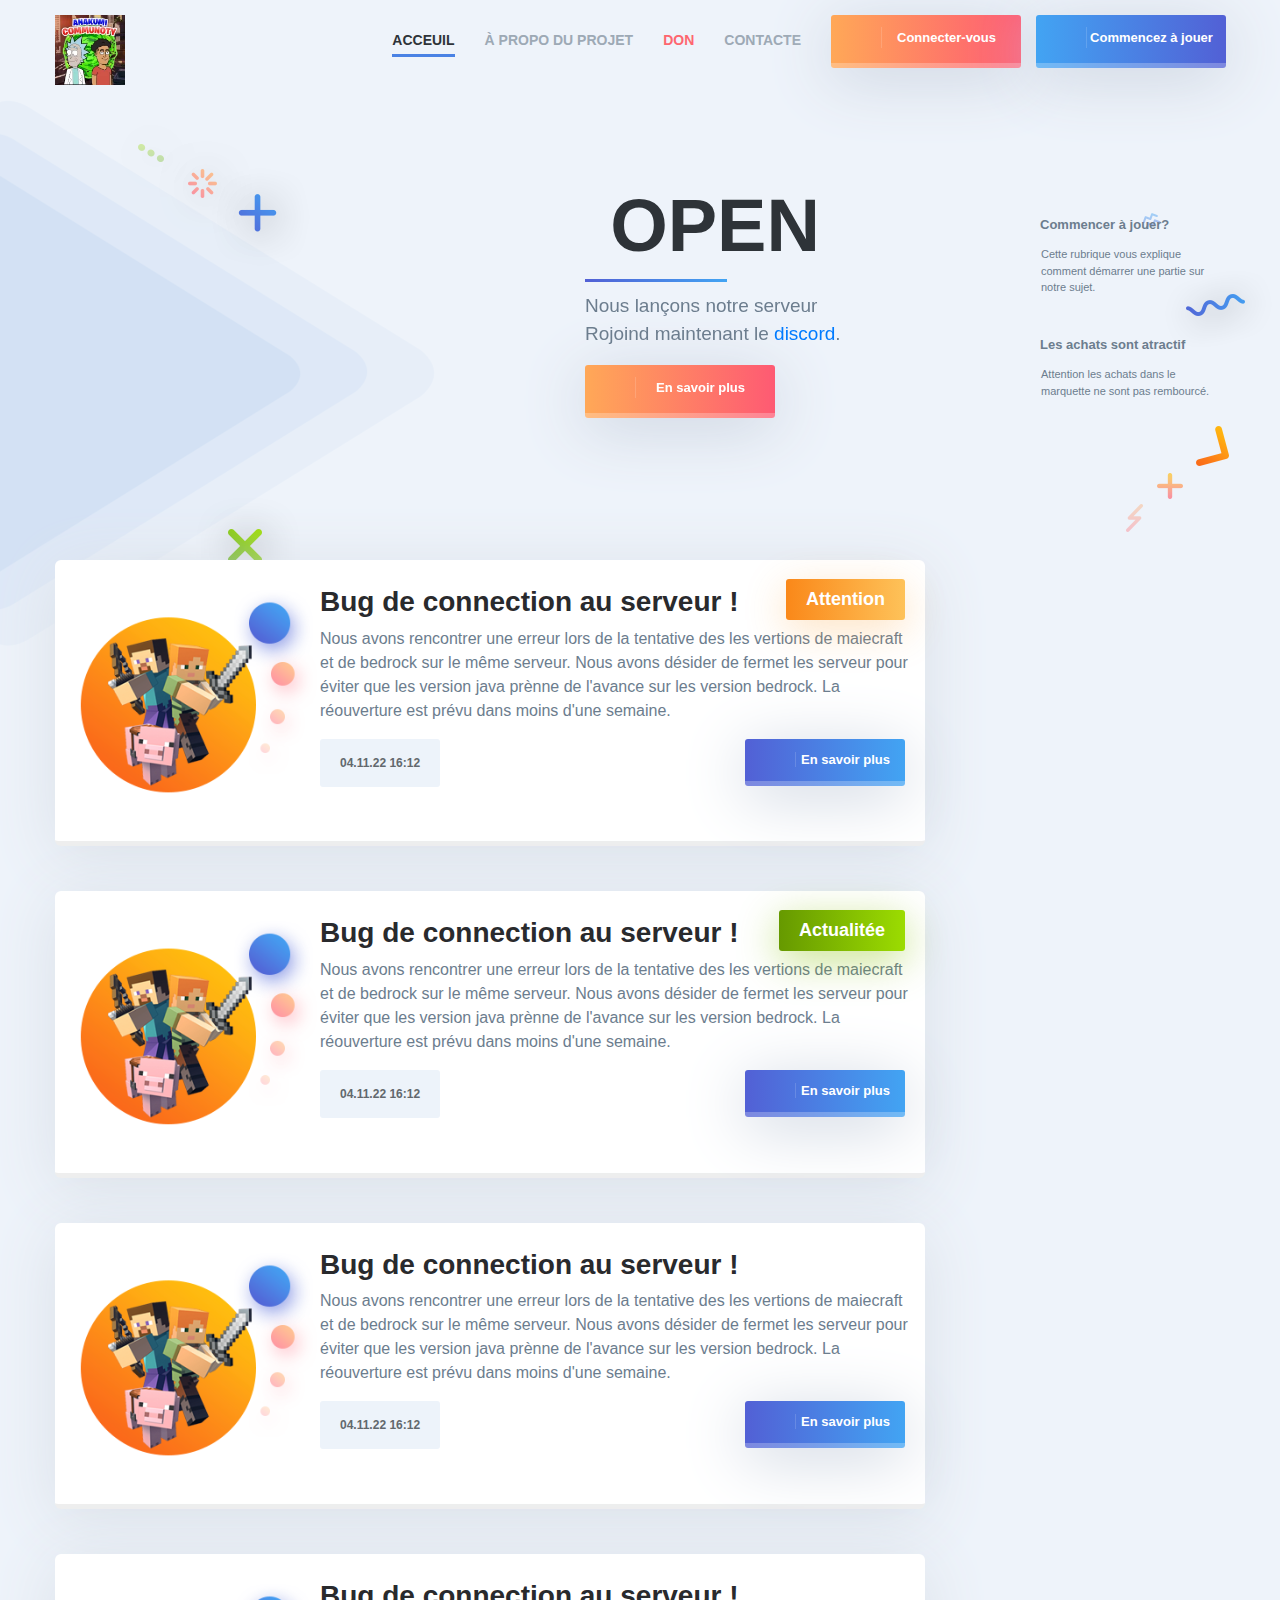
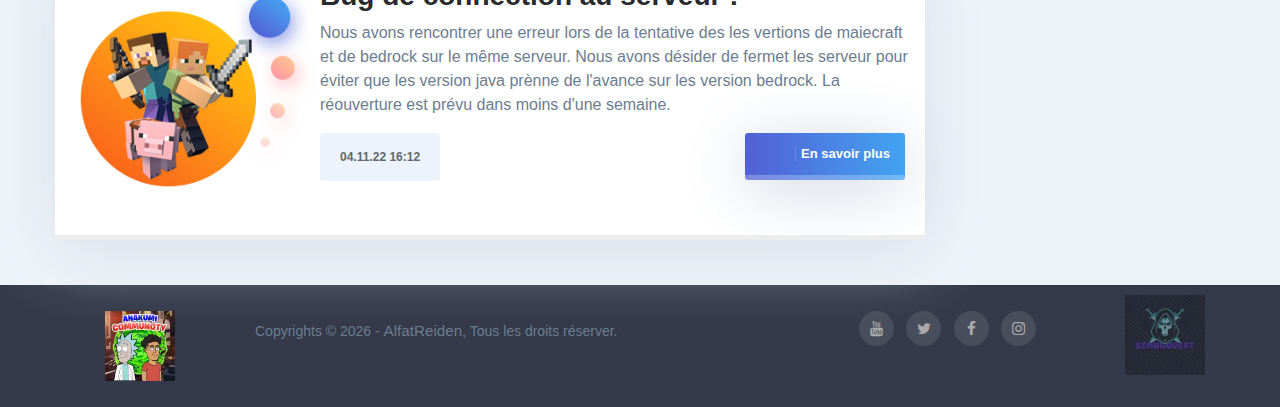
==== AnakumiWeb/index.html @ 5ef777cc "Add files via upload" ====
<!doctype html>
<html class="no-js" lang="fr">
   <head>
      <meta charset="utf-8">
      <meta http-equiv="x-ua-compatible" content="ie=edge">
      <title>Anakumi-Minecraft</title>
      <meta name="description" content="Site développer par AlfatReiden">
      <link rel="shortcut icon" href="./icons/favicon.ico" type="image/x-icon">
	  
      <link href="https://fonts.googleapis.com/css?family=Poppins:200,300,300i,400,500,600" rel="stylesheet">
      <link rel="stylesheet" href="./css/bootstrap.min.css">
      <link rel="stylesheet" href="./icons/icomoon.css">
      <link rel="stylesheet" href="./icons/fontawesome-all.min.css">
      <link rel="stylesheet" href="./css/plugins.css">
      <link rel="stylesheet" href="./css/main.css">
      <link rel="stylesheet" href="./css/style.css">
      <link rel="stylesheet" href="./dist/css/swiper.min.css">
   </head>
   <body>
      <!-- Page Content START -->
      <div class="page-content">
         <!-- Main Nav START -->
         <nav id="main-nav" class="main-nav fixed">
            <div class="container">
               <div class="row">
                  <div class="col-12">
                     <div class="nav-header d-flex justify-content-between align-items-center">
                        <a href="index.html" class="logo" title="LOGO">
                        <img class="logo-img" src="./img/logo.jpg" style="width: 70px; height: 70px;" alt="LOGO">
                        <img class="alt-logo-img" src="./img/logo-alt.png" alt="LOGO">
                        </a>
                     </div>
                     <div class="nav-wrap">
                        <ul id="nav" class="nav-wrap__list menu">
                           <li class="current"><a href="" title="home">Acceuil</a></li>
                           <li><a href="about.html" title="about">À propo du projet</a></li>
                           <li><a href="donate.html" title="don"><span class="red-fox">Don</span></a></li>
                           <li><a href="contacts.html" title="contacts">Contacte</a></li>
                        </ul>
                        <div class="riglt-floats-xs">
                           <a href="#" class="btn-login"><span class="ic-sx21"></span> Connecter-vous</a>
                           <a href="/how-start.html" class="btn-startgames"><span class="ic-sx22"></span> Commencez à jouer</a>
                        </div>
                     </div>
                  </div>
               </div>
            </div>
         </nav>
         <!-- Main Nav END -->
         <!-- Home Section START -->
         <section id="home-sec" class="main-banner parallax">
            <div class="bg-lefts"></div>
            <div class="container">
               <div class="row">
                  <div class="col-lg-9">
                     <!-- Swiper -->
                     <div class="swiper-container">
                        <div class="swiper-wrapper">
                           <div class="swiper-slide" data-hash="slide1">
                              <div class="col-md-6">
                                 <span class="img-ste1"></span>
                              </div>
                              <div class="col-md-6">
                                 <h3 class="name-intro">OPEN</h3>
                                 <span class="hr-intro"></span>
                                 <p class="docopation-intro">
                                    Nous lançons notre serveur <br>
                                    Rojoind maintenant le <a href="https://discord.gg/sbFmeVhdkv" target="_blank">discord</a>.
                                 </p>
                                 <a href="#" class="btn-drop"><span class="ic-sx22"></span> En savoir plus</a>
                              </div>
                           </div>
                           <div class="swiper-slide" data-hash="slide2">
                              <div class="col-md-6">
                                 <span class="img-ste1"></span>
                              </div>
                              <div class="col-md-6">
                                 <h3 class="name-intro">MODS</h3>
                                 <span class="hr-intro"></span>
                                 <p class="docopation-intro">
                                    Notre serveur comporte plus de 10 mods pour un maximum de plaisir
                                 </p>
                                 <a href="#" class="btn-drop"><span class="ic-sx22"></span> En savoir plus</a>
                              </div>
                           </div>
                           <div class="swiper-slide" data-hash="slide3">
                              <div class="col-md-6">
                                 <span class="img-ste1"></span>
                              </div>
                              <div class="col-md-6">
                                 <h3 class="name-intro">SHOPS</h3>
                                 <span class="hr-intro"></span>
                                 <p class="docopation-intro">
                                    Le shop du serveur vien d'ouvir avec des propos sur des artciles incroyables
                                 </p>
                                 <a href="#" class="btn-drop"><span class="ic-sx22"></span> En savoir plus</a>
                              </div>
                           </div>
                        </div>
                        <!-- Add Pagination -->
                        <div class="swiper-pagination"></div>
                        <!-- Add Arrows -->
                     </div>
                  </div>
                  <div class="col-lg-3">
                     <a href="./how-start.html" class="block-s1">
                        <p class="how-to-games">Commencer à jouer?</p>
                        <p class="desctops"> Cette rubrique vous explique comment démarrer une partie sur notre sujet.</p>
                     </a>
                     <a href="#" class="block-s1 p2">
                        <p class="how-to-games">Les achats sont atractif</p>
                        <p class="desctops"> Attention les achats dans le marquette ne sont pas rembourcé.</p>
                     </a>
                  </div>
               </div>
            </div>
         </section>
         <!-- Home Section END -->
         <div class="container">
            <div class="row">
               <div class="col-lg-9 col-md-9">
                  <div class="news-link">
                     <img class="poster" src="./img/post.png" />
                     <span class="hot-news">Attention</span>
                     <h3 class="news-log">Bug de connection au serveur !</h3>
                     <p class="description">
                        Nous avons rencontrer une erreur lors de la tentative des les vertions de maiecraft et de bedrock sur le même serveur.
                        Nous avons désider de fermet les serveur pour éviter que les version java prènne de l'avance sur les version bedrock.
                        La réouverture est prévu dans moins d'une semaine.
                     </p>
                     <a href="#" class="btn-view"><span class="ic-sx24"></span> En savoir plus</a>
                     <span class="time-data">04.11.22 16:12</span>
                  </div>
                  <div class="news-link">
                     <img class="poster" src="./img/post.png" />
                     <span class="new-news">Actualitée</span>
                     <h3 class="news-log">Bug de connection au serveur !</h3>
                     <p class="description">
                        Nous avons rencontrer une erreur lors de la tentative des les vertions de maiecraft et de bedrock sur le même serveur.
                        Nous avons désider de fermet les serveur pour éviter que les version java prènne de l'avance sur les version bedrock.
                        La réouverture est prévu dans moins d'une semaine.
                     </p>
                     <a href="#" class="btn-view"><span class="ic-sx24"></span> En savoir plus</a>
                     <span class="time-data">04.11.22 16:12</span>
                  </div>
                  <div class="news-link">
                     <img class="poster" src="./img/post.png" />
                     <h3 class="news-log">Bug de connection au serveur !</h3>
                     <p class="description">
                        Nous avons rencontrer une erreur lors de la tentative des les vertions de maiecraft et de bedrock sur le même serveur.
                        Nous avons désider de fermet les serveur pour éviter que les version java prènne de l'avance sur les version bedrock.
                        La réouverture est prévu dans moins d'une semaine.
                     </p>
                     <a href="#" class="btn-view"><span class="ic-sx24"></span> En savoir plus</a>
                     <span class="time-data">04.11.22 16:12</span>
                  </div>
                  <div class="news-link">
                     <img class="poster" src="./img/post.png" />
                     <h3 class="news-log">Bug de connection au serveur !</h3>
                     <p class="description">
                        Nous avons rencontrer une erreur lors de la tentative des les vertions de maiecraft et de bedrock sur le même serveur.
                        Nous avons désider de fermet les serveur pour éviter que les version java prènne de l'avance sur les version bedrock.
                        La réouverture est prévu dans moins d'une semaine.
                     </p>
                     <a href="#" class="btn-view"><span class="ic-sx24"></span> En savoir plus</a>
                     <span class="time-data">04.11.22 16:12</span>
                  </div>
               </div>
            </div>
         </div>
         <!-- Footer START -->
         <footer class="section site-footer bg-dark">
            <div class="container">
               <div class="row">
                  <div class="col-lg-2 col-md-2">
                     <img class="logo-img my-3" src="./img/logo.jpg" style="width: 70px; height: 70px;" alt="LOGO">
                  </div>
                  <div class="col-lg-6 col-md-6 text-center">
                     <p class="footer-text">Copyrights &copy; <script>document.write(new Date().getFullYear())</script> - <a>AlfatReiden</a>,  Tous les droits réserver.</p>
                  </div>
                  <div class="col-md-4">
                     <ul class="ft-nav social-nav my-3">
                        <li class="mx-1"><a href="javascript:void(0);" title="youtube"><i class="fa fa-youtube"></i></a></li>
                        <li class="mx-1"><a href="javascript:void(0);" title="twitter"><i class="fa fa-twitter"></i></a></li>
                        <li class="mx-1"><a href="javascript:void(0);" title="facebook"><i class="fa fa-facebook"></i></a></li>
                        <li class="mx-1"><a href="javascript:void(0);" title="instagram"><i class="fa fa-instagram"></i></a></li>
                     </ul>
                     <a href="http://simulquest.epizy.com/">
                        <span class="corp-design"></span>
                     </a>
                  </div>
               </div>
            </div>
         </footer>
         <!-- Footer END -->
      </div>
      <!-- Page Content END -->	
      <script src="./dist./js/swiper.min.js"></script>
      <!-- Initialize Swiper -->
      <script>
         var swiper = new Swiper('.swiper-container', {
           spaceBetween: 30,
           hashNavigation: {
             watchState: true,
           },
           pagination: {
             el: '.swiper-pagination',
             clickable: true,
           },
           navigation: {
             nextEl: '.swiper-button-next',
             prevEl: '.swiper-button-prev',
           },
         });
      </script>
      <script src="./js/jquery.min.js"></script>
      <script src="./js/circle-progress.js"></script>
      <script src="./js/examples.js"></script>
      <script src="./js/vendor/modernizr-3.5.0.min.js"></script>
      <script src="./js/vendor/jquery-3.2.1.min.js"></script>
      <script src="./js/plugins.js"></script>
      <script src="./js/main.js"></script>
   </body>
</html>
---- AnakumiWeb/icons/icomoon.css ----
@font-face {
  font-family: 'icomoon';
  src:  url('icomoon.eot?2k3gkp');
  src:  url('icomoon.eot?2k3gkp#iefix') format('embedded-opentype'),
    url('icomoon.ttf?2k3gkp') format('truetype'),
    url('icomoon.woff?2k3gkp') format('woff'),
    url('icomoon.svg?2k3gkp#icomoon') format('svg');
  font-weight: normal;
  font-style: normal;
}

[class^="icon-"], [class*=" icon-"] {
  /* use !important to prevent issues with browser extensions that change fonts */
  font-family: 'icomoon' !important;
  speak: none;
  font-style: normal;
  font-weight: normal;
  font-variant: normal;
  text-transform: none;
  line-height: 1;

  /* Better Font Rendering =========== */
  -webkit-font-smoothing: antialiased;
  -moz-osx-font-smoothing: grayscale;
}

.icon-aboutme:before {
  content: "\ea0a";
  color: #00a98f;
}
.icon-acm:before {
  content: "\ea0b";
  color: #0085ca;
}
.icon-addthis:before {
  content: "\ea0c";
  color: #ff6550;
}
.icon-adobe:before {
  content: "\ea0d";
  color: #f00;
}
.icon-adobeacrobatreader:before {
  content: "\ea0e";
  color: #ee3f24;
}
.icon-adobeaftereffects:before {
  content: "\ea0f";
  color: #d291ff;
}
.icon-adobedreamweaver:before {
  content: "\ea10";
  color: #35fa00;
}
.icon-adobeillustrator:before {
  content: "\ea11";
  color: #ff7c00;
}
.icon-adobeindesign:before {
  content: "\ea12";
  color: #fd3f93;
}
.icon-adobelightroom:before {
  content: "\ea13";
  color: #add5ec;
}
.icon-adobephotoshop:before {
  content: "\ea14";
  color: #00c8ff;
}
.icon-adobetypekit:before {
  content: "\ea15";
  color: #87ec00;
}
.icon-airbnb:before {
  content: "\ea16";
  color: #ff5a5f;
}
.icon-amazon:before {
  content: "\ea17";
  color: #f90;
}
.icon-americanexpress:before {
  content: "\ea18";
  color: #2e77bc;
}
.icon-android:before {
  content: "\ea19";
  color: #a4c639;
}
.icon-angellist:before {
  content: "\ea1a";
}
.icon-angular:before {
  content: "\ea1b";
  color: #dd0031;
}
.icon-apple:before {
  content: "\ea1c";
  color: #999;
}
.icon-applemusic:before {
  content: "\ea1d";
}
.icon-archlinux:before {
  content: "\ea1e";
  color: #1793d1;
}
.icon-artstation:before {
  content: "\ea1f";
  color: #13aff0;
}
.icon-asana:before {
  content: "\ea20";
}
.icon-atlassian:before {
  content: "\ea21";
  color: #0052cc;
}
.icon-atom:before {
  content: "\ea22";
  color: #66595c;
}
.icon-aurelia:before {
  content: "\ea23";
  color: #ed2b88;
}
.icon-auth0:before {
  content: "\ea24";
  color: #eb5424;
}
.icon-automatic:before {
  content: "\ea25";
  color: #7d8084;
}
.icon-aventrix:before {
  content: "\ea26";
  color: #09d;
}
.icon-baidu:before {
  content: "\ea27";
  color: #2319dc;
}
.icon-bandcamp:before {
  content: "\ea28";
  color: #408294;
}
.icon-basecamp:before {
  content: "\ea29";
  color: #5ecc62;
}
.icon-bathasu:before {
  content: "\ea2a";
  color: #00a3e0;
}
.icon-behance:before {
  content: "\ea2b";
  color: #1769ff;
}
.icon-bigcartel:before {
  content: "\ea2c";
}
.icon-bing:before {
  content: "\ea2d";
  color: #008373;
}
.icon-bitbucket:before {
  content: "\ea2e";
  color: #0052cc;
}
.icon-bitcoin:before {
  content: "\ea2f";
  color: #f7931a;
}
.icon-bitly:before {
  content: "\ea30";
  color: #ee6123;
}
.icon-blender:before {
  content: "\ea31";
  color: #f5792a;
}
.icon-blogger:before {
  content: "\ea32";
  color: #ff5722;
}
.icon-bootstrap:before {
  content: "\ea33";
  color: #563d7c;
}
.icon-bower:before {
  content: "\ea34";
  color: #ef5734;
}
.icon-brandai:before {
  content: "\ea35";
  color: #0aa0ff;
}
.icon-buffer:before {
  content: "\ea36";
  color: #168eea;
}
.icon-buzzfeed:before {
  content: "\ea37";
  color: #e32;
}
.icon-cakephp:before {
  content: "\ea38";
  color: #d33c43;
}
.icon-campaignmonitor:before {
  content: "\ea39";
  color: #509cf6;
}
.icon-circleci:before {
  content: "\ea3a";
}
.icon-cloudflare:before {
  content: "\ea3b";
  color: #f38020;
}
.icon-codecademy:before {
  content: "\ea3c";
  color: #1f4056;
}
.icon-codeforces:before {
  content: "\ea3d";
  color: #1f8acb;
}
.icon-codeigniter:before {
  content: "\ea3e";
  color: #ee4623;
}
.icon-codepen2:before {
  content: "\ea3f";
}
.icon-coderwall:before {
  content: "\ea40";
  color: #3e8dcc;
}
.icon-codeschool:before {
  content: "\ea41";
  color: #4cadc0;
}
.icon-codewars:before {
  content: "\ea42";
  color: #ad2c27;
}
.icon-codio:before {
  content: "\ea43";
  color: #4574e0;
}
.icon-compropago:before {
  content: "\ea44";
  color: #00aaef;
}
.icon-conekta:before {
  content: "\ea45";
  color: #414959;
}
.icon-coop:before {
  content: "\ea46";
  color: #00b1e7;
}
.icon-coursera:before {
  content: "\ea47";
  color: #2a73cc;
}
.icon-css3:before {
  content: "\ea48";
  color: #1572b6;
}
.icon-csswizardry:before {
  content: "\ea49";
  color: #f43059;
}
.icon-dailymotion:before {
  content: "\ea4a";
  color: #0066dc;
}
.icon-deezer:before {
  content: "\ea4b";
  color: #00c7f2;
}
.icon-delicious:before {
  content: "\ea4c";
  color: #39f;
}
.icon-designernews:before {
  content: "\ea4d";
  color: #2d72d9;
}
.icon-deviantart:before {
  content: "\ea4e";
  color: #05cc47;
}
.icon-devto:before {
  content: "\ea4f";
}
.icon-diaspora:before {
  content: "\ea50";
}
.icon-digg:before {
  content: "\ea51";
}
.icon-digitalocean:before {
  content: "\ea52";
  color: #0080ff;
}
.icon-discord:before {
  content: "\ea53";
  color: #7289da;
}
.icon-discourse:before {
  content: "\ea54";
}
.icon-discover:before {
  content: "\ea55";
  color: #ff6000;
}
.icon-disqus:before {
  content: "\ea56";
  color: #2e9fff;
}
.icon-disroot:before {
  content: "\ea57";
  color: #50162d;
}
.icon-django:before {
  content: "\ea58";
}
.icon-docker:before {
  content: "\ea59";
  color: #1488c6;
}
.icon-draugiemlv:before {
  content: "\ea5a";
  color: #f60;
}
.icon-dribbble2:before {
  content: "\ea5b";
  color: #ea4c89;
}
.icon-dropbox:before {
  content: "\ea5c";
  color: #0061ff;
}
.icon-drupal:before {
  content: "\ea5d";
  color: #0678be;
}
.icon-ebay:before {
  content: "\ea5e";
  color: #e53238;
}
.icon-ello:before {
  content: "\ea5f";
}
.icon-empirekred:before {
  content: "\ea60";
  color: #72be50;
}
.icon-ethereum:before {
  content: "\ea61";
}
.icon-etsy:before {
  content: "\ea62";
  color: #f16521;
}
.icon-eventbrite:before {
  content: "\ea63";
  color: #f6682f;
}
.icon-eventstore:before {
  content: "\ea64";
  color: #5ab552;
}
.icon-evernote:before {
  content: "\ea65";
  color: #2dbe60;
}
.icon-everplaces:before {
  content: "\ea66";
  color: #fa4b32;
}
.icon-facebook3:before {
  content: "\ea67";
  color: #3b5998;
}
.icon-fandango:before {
  content: "\ea68";
  color: #ff7300;
}
.icon-feathub:before {
  content: "\ea69";
  color: #9b9b9b;
}
.icon-feedly:before {
  content: "\ea6a";
  color: #2bb24c;
}
.icon-firebase:before {
  content: "\ea6b";
  color: #ffca28;
}
.icon-fitbit:before {
  content: "\ea6c";
  color: #00b0b9;
}
.icon-flickr:before {
  content: "\ea6d";
  color: #0063dc;
}
.icon-flipboard:before {
  content: "\ea6e";
  color: #e12828;
}
.icon-fnac:before {
  content: "\ea6f";
  color: #e1a925;
}
.icon-foursquare:before {
  content: "\ea70";
  color: #f94877;
}
.icon-freecodecamp:before {
  content: "\ea71";
  color: #006400;
}
.icon-garmin:before {
  content: "\ea72";
  color: #007cc3;
}
.icon-gatsby:before {
  content: "\ea73";
  color: #639;
}
.icon-gauges:before {
  content: "\ea74";
  color: #2fa66a;
}
.icon-geeklist:before {
  content: "\ea75";
  color: #8cc63f;
}
.icon-geocaching:before {
  content: "\ea76";
  color: #00874d;
}
.icon-gerrit:before {
  content: "\ea77";
  color: #eee;
}
.icon-ghost:before {
  content: "\ea78";
  color: #718087;
}
.icon-git:before {
  content: "\ea79";
  color: #f05032;
}
.icon-github2:before {
  content: "\ea7a";
}
.icon-gitlab2:before {
  content: "\ea7b";
  color: #e24329;
}
.icon-gitter:before {
  content: "\ea7c";
  color: #ff0064;
}
.icon-glassdoor:before {
  content: "\ea7d";
  color: #0caa41;
}
.icon-gmail:before {
  content: "\ea7e";
  color: #d14836;
}
.icon-gnu:before {
  content: "\ea7f";
  color: #a42e2b;
}
.icon-gnusocial:before {
  content: "\ea80";
  color: #a22430;
}
.icon-goldenline:before {
  content: "\ea81";
  color: #fbbf00;
}
.icon-goodreads:before {
  content: "\ea82";
  color: #630;
}
.icon-google:before {
  content: "\ea83";
  color: #4285f4;
}
.icon-googleallo:before {
  content: "\ea84";
  color: #ecb842;
}
.icon-googleanalytics:before {
  content: "\ea85";
  color: #ffc107;
}
.icon-googlechrome:before {
  content: "\ea86";
  color: #4285f4;
}
.icon-googledrive:before {
  content: "\ea87";
  color: #4386fc;
}
.icon-googlehangouts:before {
  content: "\ea88";
  color: #0c9d58;
}
.icon-googlekeep:before {
  content: "\ea89";
  color: #fb0;
}
.icon-googleplay:before {
  content: "\ea8a";
  color: #607d8b;
}
.icon-googleplus2:before {
  content: "\ea8b";
  color: #dc4e41;
}
.icon-govuk:before {
  content: "\ea8c";
  color: #005ea5;
}
.icon-graphcool:before {
  content: "\ea8d";
  color: #27ae60;
}
.icon-graphql:before {
  content: "\ea8e";
  color: #e10098;
}
.icon-gratipay:before {
  content: "\ea8f";
  color: #630;
}
.icon-grav:before {
  content: "\ea90";
}
.icon-gravatar:before {
  content: "\ea91";
  color: #1e8cbe;
}
.icon-gulp:before {
  content: "\ea92";
  color: #da4648;
}
.icon-gumroad:before {
  content: "\ea93";
  color: #36a9ae;
}
.icon-gumtree:before {
  content: "\ea94";
  color: #72ef36;
}
.icon-hackerrank:before {
  content: "\ea95";
  color: #2ec866;
}
.icon-hackster:before {
  content: "\ea96";
  color: #1bacf7;
}
.icon-haskell:before {
  content: "\ea97";
  color: #5d4f85;
}
.icon-hatenabookmark:before {
  content: "\ea98";
  color: #00a4de;
}
.icon-heroku:before {
  content: "\ea99";
  color: #430098;
}
.icon-hexo:before {
  content: "\ea9a";
  color: #0e83cd;
}
.icon-highly:before {
  content: "\ea9b";
  color: #ff3c00;
}
.icon-hipchat:before {
  content: "\ea9c";
  color: #0052cc;
}
.icon-homify:before {
  content: "\ea9d";
  color: #7dcda3;
}
.icon-hootsuite:before {
  content: "\ea9e";
}
.icon-houzz:before {
  content: "\ea9f";
  color: #7ac142;
}
.icon-html5:before {
  content: "\eaa0";
  color: #e34f26;
}
.icon-hulu:before {
  content: "\eaa1";
  color: #3dbb3d;
}
.icon-humblebundle:before {
  content: "\eaa2";
  color: #cc2929;
}
.icon-icq:before {
  content: "\eaa3";
  color: #7ebd00;
}
.icon-ifixit:before {
  content: "\eaa4";
  color: #0071ce;
}
.icon-imdb:before {
  content: "\eaa5";
  color: #e6b91e;
}
.icon-inkscape:before {
  content: "\eaa6";
}
.icon-instacart:before {
  content: "\eaa7";
  color: #43b02a;
}
.icon-instagram2:before {
  content: "\eaa8";
  color: #e4405f;
}
.icon-instapaper:before {
  content: "\eaa9";
}
.icon-intel:before {
  content: "\eaaa";
  color: #0071c5;
}
.icon-intercom:before {
  content: "\eaab";
  color: #1f8ded;
}
.icon-invision:before {
  content: "\eaac";
  color: #f36;
}
.icon-javascript:before {
  content: "\eaad";
  color: #f7df1e;
}
.icon-jekyll:before {
  content: "\eaae";
  color: #c00;
}
.icon-jenkins:before {
  content: "\eaaf";
  color: #d24939;
}
.icon-jira:before {
  content: "\eab0";
}
.icon-joomla:before {
  content: "\eab1";
  color: #5091cd;
}
.icon-jquery:before {
  content: "\eab2";
  color: #0769ad;
}
.icon-jsfiddle:before {
  content: "\eab3";
  color: #4679a4;
}
.icon-json:before {
  content: "\eab4";
}
.icon-justgiving:before {
  content: "\eab5";
  color: #ad29b6;
}
.icon-kaggle:before {
  content: "\eab6";
  color: #20beff;
}
.icon-keybase:before {
  content: "\eab7";
  color: #33a0ff;
}
.icon-keycdn:before {
  content: "\eab8";
  color: #3686be;
}
.icon-khanacademy:before {
  content: "\eab9";
  color: #9db63b;
}
.icon-kickstarter:before {
  content: "\eaba";
  color: #2bde73;
}
.icon-kik:before {
  content: "\eabb";
  color: #82bc23;
}
.icon-kirby:before {
  content: "\eabc";
  color: #ff0100;
}
.icon-klout:before {
  content: "\eabd";
  color: #e44600;
}
.icon-known:before {
  content: "\eabe";
}
.icon-koding:before {
  content: "\eabf";
  color: #00b057;
}
.icon-lanyrd:before {
  content: "\eac0";
  color: #3c80ca;
}
.icon-laravel:before {
  content: "\eac1";
  color: #e74430;
}
.icon-lastfm:before {
  content: "\eac2";
  color: #d51007;
}
.icon-launchpad:before {
  content: "\eac3";
  color: #f8c300;
}
.icon-letterboxd:before {
  content: "\eac4";
  color: #00d735;
}
.icon-line:before {
  content: "\eac5";
  color: #00c300;
}
.icon-linewebtoon:before {
  content: "\eac6";
  color: #00d564;
}
.icon-linkedin3:before {
  content: "\eac7";
  color: #0077b5;
}
.icon-linux:before {
  content: "\eac8";
  color: #fcc624;
}
.icon-linuxfoundation:before {
  content: "\eac9";
  color: #009bee;
}
.icon-livejournal:before {
  content: "\eaca";
  color: #00b0ea;
}
.icon-livestream:before {
  content: "\eacb";
  color: #cf202e;
}
.icon-macys:before {
  content: "\eacc";
  color: #e21a2c;
}
.icon-magento:before {
  content: "\eacd";
  color: #ee672f;
}
.icon-mailchimp:before {
  content: "\eace";
  color: #239ab9;
}
.icon-makerbot:before {
  content: "\eacf";
  color: #ff1e0d;
}
.icon-mastercard:before {
  content: "\ead0";
  color: #eb001b;
}
.icon-mastodon:before {
  content: "\ead1";
  color: #189efc;
}
.icon-matternet:before {
  content: "\ead2";
}
.icon-mediatemple:before {
  content: "\ead3";
}
.icon-medium:before {
  content: "\ead4";
}
.icon-meetup:before {
  content: "\ead5";
  color: #ed1c40;
}
.icon-messenger:before {
  content: "\ead6";
  color: #0084ff;
}
.icon-meteor:before {
  content: "\ead7";
  color: #de4f4f;
}
.icon-microblog:before {
  content: "\ead8";
  color: #fd8308;
}
.icon-microgenetics:before {
  content: "\ead9";
  color: #f00;
}
.icon-microsoft:before {
  content: "\eada";
  color: #666;
}
.icon-microsoftaccess:before {
  content: "\eadb";
  color: #ba141a;
}
.icon-microsoftexcel:before {
  content: "\eadc";
  color: #217346;
}
.icon-microsoftonenote:before {
  content: "\eadd";
  color: #80397b;
}
.icon-microsoftoutlook:before {
  content: "\eade";
  color: #0072c6;
}
.icon-microsoftpowerpoint:before {
  content: "\eadf";
  color: #d24726;
}
.icon-microsoftword:before {
  content: "\eae0";
  color: #2b579a;
}
.icon-minutemailer:before {
  content: "\eae1";
  color: #3abfe6;
}
.icon-mixcloud:before {
  content: "\eae2";
  color: #314359;
}
.icon-monero:before {
  content: "\eae3";
  color: #f60;
}
.icon-mongodb:before {
  content: "\eae4";
  color: #47a248;
}
.icon-monkeytie:before {
  content: "\eae5";
  color: #ffc619;
}
.icon-monogram:before {
  content: "\eae6";
  color: #fdb22a;
}
.icon-moo:before {
  content: "\eae7";
  color: #00945e;
}
.icon-mozilla:before {
  content: "\eae8";
}
.icon-mozillafirefox:before {
  content: "\eae9";
  color: #ff9400;
}
.icon-myspace:before {
  content: "\eaea";
}
.icon-mysql:before {
  content: "\eaeb";
  color: #4479a1;
}
.icon-neo4j:before {
  content: "\eaec";
  color: #008cc1;
}
.icon-netflix:before {
  content: "\eaed";
  color: #e50914;
}
.icon-netlify:before {
  content: "\eaee";
  color: #00c7b7;
}
.icon-nextdoor:before {
  content: "\eaef";
  color: #00b246;
}
.icon-nginx:before {
  content: "\eaf0";
  color: #269539;
}
.icon-nintendo:before {
  content: "\eaf1";
  color: #8f8f8f;
}
.icon-nintendogamecube:before {
  content: "\eaf2";
  color: #6a5fbb;
}
.icon-nintendoswitch:before {
  content: "\eaf3";
  color: #e60012;
}
.icon-nodejs:before {
  content: "\eaf4";
  color: #393;
}
.icon-nodemon:before {
  content: "\eaf5";
  color: #76d04b;
}
.icon-npm:before {
  content: "\eaf6";
  color: #cb3837;
}
.icon-nucleo:before {
  content: "\eaf7";
  color: #766dcc;
}
.icon-oculus:before {
  content: "\eaf8";
}
.icon-odnoklassniki:before {
  content: "\eaf9";
  color: #f4731c;
}
.icon-onedrive:before {
  content: "\eafa";
  color: #094ab2;
}
.icon-opera:before {
  content: "\eafb";
  color: #ff1b2d;
}
.icon-origin:before {
  content: "\eafc";
  color: #f56c2d;
}
.icon-overcast:before {
  content: "\eafd";
  color: #fc7e0f;
}
.icon-ovh:before {
  content: "\eafe";
  color: #123f6d;
}
.icon-pagekit:before {
  content: "\eaff";
}
.icon-pandora:before {
  content: "\eb00";
  color: #005483;
}
.icon-patreon:before {
  content: "\eb01";
  color: #f96854;
}
.icon-paypal:before {
  content: "\eb02";
  color: #00457c;
}
.icon-periscope:before {
  content: "\eb03";
  color: #40a4c4;
}
.icon-php:before {
  content: "\eb04";
  color: #777bb4;
}
.icon-picartotv:before {
  content: "\eb05";
  color: #1da456;
}
.icon-pinboard:before {
  content: "\eb06";
  color: #00f;
}
.icon-pingdom:before {
  content: "\eb07";
  color: #fff000;
}
.icon-pingup:before {
  content: "\eb08";
  color: #00b1ab;
}
.icon-pinterest:before {
  content: "\eb09";
  color: #bd081c;
}
.icon-plangrid:before {
  content: "\eb0a";
  color: #0085de;
}
.icon-playerme:before {
  content: "\eb0b";
  color: #c0379a;
}
.icon-playstation:before {
  content: "\eb0c";
  color: #003791;
}
.icon-playstation3:before {
  content: "\eb0d";
  color: #003791;
}
.icon-playstation4:before {
  content: "\eb0e";
  color: #003791;
}
.icon-plex:before {
  content: "\eb0f";
  color: #e5a00d;
}
.icon-pluralsight:before {
  content: "\eb10";
  color: #f15b2a;
}
.icon-plurk:before {
  content: "\eb11";
  color: #e9443d;
}
.icon-pocket2:before {
  content: "\eb12";
  color: #ef3f56;
}
.icon-podcasts:before {
  content: "\eb13";
  color: #93c;
}
.icon-prismic:before {
  content: "\eb14";
  color: #484a7a;
}
.icon-processwire:before {
  content: "\eb15";
  color: #ef145f;
}
.icon-producthunt:before {
  content: "\eb16";
  color: #da552f;
}
.icon-protoio:before {
  content: "\eb17";
  color: #34a7c1;
}
.icon-protonmail:before {
  content: "\eb18";
  color: #8b89cc;
}
.icon-500px:before {
  content: "\eb19";
  color: #0099e5;
}
.icon-python:before {
  content: "\eb1a";
  color: #3776ab;
}
.icon-qiita:before {
  content: "\eb1b";
  color: #55c500;
}
.icon-quantcast:before {
  content: "\eb1c";
}
.icon-quantopian:before {
  content: "\eb1d";
  color: #c50000;
}
.icon-quora:before {
  content: "\eb1e";
  color: #b92b27;
}
.icon-rails:before {
  content: "\eb1f";
  color: #c00;
}
.icon-raspberrypi:before {
  content: "\eb20";
  color: #c51a4a;
}
.icon-react:before {
  content: "\eb21";
  color: #61dafb;
}
.icon-readthedocs:before {
  content: "\eb22";
  color: #8ca1af;
}
.icon-reddit:before {
  content: "\eb23";
  color: #ff4500;
}
.icon-redis:before {
  content: "\eb24";
  color: #d82c20;
}
.icon-redux:before {
  content: "\eb25";
  color: #764abc;
}
.icon-reverbnation:before {
  content: "\eb26";
  color: #e43526;
}
.icon-roots:before {
  content: "\eb27";
  color: #27ae60;
}
.icon-rss3:before {
  content: "\eb28";
  color: #ffa500;
}
.icon-ruby:before {
  content: "\eb29";
  color: #cc342d;
}
.icon-runkeeper:before {
  content: "\eb2a";
  color: #2dc9d7;
}
.icon-rust:before {
  content: "\eb2b";
}
.icon-salesforce:before {
  content: "\eb2c";
  color: #00a1e0;
}
.icon-sass:before {
  content: "\eb2d";
  color: #c69;
}
.icon-saucelabs:before {
  content: "\eb2e";
  color: #e2231a;
}
.icon-scribd:before {
  content: "\eb2f";
  color: #1a7bba;
}
.icon-sega:before {
  content: "\eb30";
  color: #0089cf;
}
.icon-sellfy:before {
  content: "\eb31";
  color: #21b352;
}
.icon-sentry:before {
  content: "\eb32";
  color: #fb4226;
}
.icon-serverfault:before {
  content: "\eb33";
  color: #e7282d;
}
.icon-shazam:before {
  content: "\eb34";
  color: #08f;
}
.icon-shopify:before {
  content: "\eb35";
  color: #7ab55c;
}
.icon-signal:before {
  content: "\eb36";
  color: #2592e9;
}
.icon-simpleicons:before {
  content: "\eb37";
}
.icon-sinaweibo:before {
  content: "\eb38";
  color: #e6162d;
}
.icon-sitepoint:before {
  content: "\eb39";
  color: #258aaf;
}
.icon-skyliner:before {
  content: "\eb3a";
  color: #2fcea0;
}
.icon-skype:before {
  content: "\eb3b";
  color: #00aff0;
}
.icon-slack2:before {
  content: "\eb3c";
  color: #56b68b;
}
.icon-slashdot:before {
  content: "\eb3d";
  color: #026664;
}
.icon-slickpic:before {
  content: "\eb3e";
  color: #ff880f;
}
.icon-slides:before {
  content: "\eb3f";
  color: #e4637c;
}
.icon-smashingmagazine:before {
  content: "\eb40";
  color: #e85c33;
}
.icon-snapchat:before {
  content: "\eb41";
  color: #fffc00;
}
.icon-sogou:before {
  content: "\eb42";
  color: #fb6022;
}
.icon-songkick:before {
  content: "\eb43";
  color: #f80046;
}
.icon-soundcloud:before {
  content: "\eb44";
  color: #f30;
}
.icon-sourceforge:before {
  content: "\eb45";
  color: #535353;
}
.icon-sparkpost:before {
  content: "\eb46";
  color: #fa6423;
}
.icon-speakerdeck:before {
  content: "\eb47";
  color: #396;
}
.icon-spotify:before {
  content: "\eb48";
  color: #1ed760;
}
.icon-spotlight:before {
  content: "\eb49";
  color: #352a71;
}
.icon-spreaker:before {
  content: "\eb4a";
  color: #f5c300;
}
.icon-squarespace:before {
  content: "\eb4b";
}
.icon-stackexchange:before {
  content: "\eb4c";
  color: #1e5397;
}
.icon-stackoverflow:before {
  content: "\eb4d";
  color: #fe7a16;
}
.icon-statamic:before {
  content: "\eb4e";
}
.icon-staticman:before {
  content: "\eb4f";
}
.icon-steam:before {
  content: "\eb50";
}
.icon-steem:before {
  content: "\eb51";
  color: #4ba2f2;
}
.icon-stitcher:before {
  content: "\eb52";
}
.icon-storify:before {
  content: "\eb53";
  color: #3a98d9;
}
.icon-strava:before {
  content: "\eb54";
  color: #fc4c02;
}
.icon-stripe:before {
  content: "\eb55";
  color: #008cdd;
}
.icon-stubhub:before {
  content: "\eb56";
  color: #003168;
}
.icon-stumbleupon:before {
  content: "\eb57";
  color: #eb4924;
}
.icon-styleshare:before {
  content: "\eb58";
}
.icon-stylus:before {
  content: "\eb59";
}
.icon-sublimetext:before {
  content: "\eb5a";
}
.icon-subversion:before {
  content: "\eb5b";
  color: #809cc9;
}
.icon-superuser:before {
  content: "\eb5c";
  color: #2eace3;
}
.icon-swarm:before {
  content: "\eb5d";
  color: #ffa633;
}
.icon-swift:before {
  content: "\eb5e";
  color: #fa7343;
}
.icon-symfony:before {
  content: "\eb5f";
}
.icon-tapas:before {
  content: "\eb60";
  color: #ffce00;
}
.icon-ted:before {
  content: "\eb61";
  color: #e62b1e;
}
.icon-teespring:before {
  content: "\eb62";
  color: #39ace6;
}
.icon-telegram:before {
  content: "\eb63";
  color: #2ca5e0;
}
.icon-tencentqq:before {
  content: "\eb64";
  color: #12b7f5;
}
.icon-tesla:before {
  content: "\eb65";
  color: #c00;
}
.icon-themighty:before {
  content: "\eb66";
  color: #d0072a;
}
.icon-tinder:before {
  content: "\eb67";
  color: #ff6b6b;
}
.icon-toggl:before {
  content: "\eb68";
  color: #e01b22;
}
.icon-topcoder:before {
  content: "\eb69";
  color: #29a8e0;
}
.icon-toptal:before {
  content: "\eb6a";
  color: #3863a0;
}
.icon-trakt:before {
  content: "\eb6b";
  color: #ed1c24;
}
.icon-travisci:before {
  content: "\eb6c";
  color: #39a85b;
}
.icon-treehouse:before {
  content: "\eb6d";
  color: #5fcf80;
}
.icon-trello:before {
  content: "\eb6e";
  color: #0079bf;
}
.icon-tripadvisor:before {
  content: "\eb6f";
  color: #00af87;
}
.icon-trulia:before {
  content: "\eb70";
  color: #53b50a;
}
.icon-tumblr2:before {
  content: "\eb71";
  color: #36465d;
}
.icon-twilio:before {
  content: "\eb72";
  color: #f22f46;
}
.icon-twitch:before {
  content: "\eb73";
  color: #6441a4;
}
.icon-twitter3:before {
  content: "\eb74";
  color: #1da1f2;
}
.icon-twoo:before {
  content: "\eb75";
  color: #ff7102;
}
.icon-uber:before {
  content: "\eb76";
}
.icon-ubuntu:before {
  content: "\eb77";
  color: #e95420;
}
.icon-udacity:before {
  content: "\eb78";
  color: #01b3e3;
}
.icon-uikit:before {
  content: "\eb79";
  color: #2396f3;
}
.icon-umbraco:before {
  content: "\eb7a";
  color: #00bec1;
}
.icon-unsplash:before {
  content: "\eb7b";
}
.icon-untappd:before {
  content: "\eb7c";
  color: #ffc000;
}
.icon-upwork:before {
  content: "\eb7d";
  color: #6fda44;
}
.icon-viadeo:before {
  content: "\eb7e";
  color: #f88d2d;
}
.icon-viber:before {
  content: "\eb7f";
  color: #665cac;
}
.icon-vim:before {
  content: "\eb80";
  color: #019733;
}
.icon-vimeo:before {
  content: "\eb81";
  color: #1ab7ea;
}
.icon-vine:before {
  content: "\eb82";
  color: #11b48a;
}
.icon-virb:before {
  content: "\eb83";
  color: #0093da;
}
.icon-visa:before {
  content: "\eb84";
  color: #142787;
}
.icon-visualstudiocode:before {
  content: "\eb85";
  color: #0271bc;
}
.icon-vk:before {
  content: "\eb86";
  color: #6383a8;
}
.icon-vsco:before {
  content: "\eb87";
}
.icon-vuejs:before {
  content: "\eb88";
  color: #4fc08d;
}
.icon-wattpad:before {
  content: "\eb89";
  color: #f68d12;
}
.icon-webpack:before {
  content: "\eb8a";
  color: #8dd6f9;
}
.icon-webstorm:before {
  content: "\eb8b";
  color: #00cdd7;
}
.icon-wechat:before {
  content: "\eb8c";
  color: #7bb32e;
}
.icon-whatsapp:before {
  content: "\eb8d";
  color: #25d366;
}
.icon-wheniwork:before {
  content: "\eb8e";
  color: #51a33d;
}
.icon-wii:before {
  content: "\eb8f";
  color: #8b8b8b;
}
.icon-wiiu:before {
  content: "\eb90";
  color: #8b8b8b;
}
.icon-wikipedia:before {
  content: "\eb91";
}
.icon-windows:before {
  content: "\eb92";
  color: #0078d6;
}
.icon-wire:before {
  content: "\eb93";
}
.icon-wix:before {
  content: "\eb94";
  color: #faad4d;
}
.icon-wordpress:before {
  content: "\eb95";
  color: #21759b;
}
.icon-wpengine:before {
  content: "\eb96";
  color: #40bac8;
}
.icon-xbox:before {
  content: "\eb97";
  color: #107c10;
}
.icon-xcode:before {
  content: "\eb98";
  color: #1575f9;
}
.icon-xero:before {
  content: "\eb99";
  color: #13b5ea;
}
.icon-xing:before {
  content: "\eb9a";
  color: #006567;
}
.icon-yahoo:before {
  content: "\eb9b";
  color: #409;
}
.icon-yammer:before {
  content: "\eb9c";
  color: #0072c6;
}
.icon-yandex:before {
  content: "\eb9d";
  color: #f00;
}
.icon-ycombinator:before {
  content: "\eb9e";
  color: #f0652f;
}
.icon-yelp:before {
  content: "\eb9f";
  color: #d32323;
}
.icon-youtube2:before {
  content: "\eba0";
  color: #f00;
}
.icon-zapier:before {
  content: "\eba1";
  color: #ff4a00;
}
.icon-zendesk:before {
  content: "\eba2";
}
.icon-zerply:before {
  content: "\eba3";
  color: #9dbc7a;
}
.icon-zillow:before {
  content: "\eba4";
  color: #0074e4;
}
.icon-activity:before {
  content: "\e900";
}
.icon-airplay:before {
  content: "\e901";
}
.icon-alert-circle:before {
  content: "\e902";
}
.icon-alert-octagon:before {
  content: "\e903";
}
.icon-alert-triangle:before {
  content: "\e904";
}
.icon-align-center:before {
  content: "\e905";
}
.icon-align-justify:before {
  content: "\e906";
}
.icon-align-left:before {
  content: "\e907";
}
.icon-align-right:before {
  content: "\e908";
}
.icon-anchor:before {
  content: "\e909";
}
.icon-aperture:before {
  content: "\e90a";
}
.icon-archive:before {
  content: "\e90b";
}
.icon-arrow-down:before {
  content: "\e90c";
}
.icon-arrow-down-circle:before {
  content: "\e90d";
}
.icon-arrow-down-left:before {
  content: "\e90e";
}
.icon-arrow-down-right:before {
  content: "\e90f";
}
.icon-arrow-left:before {
  content: "\e910";
}
.icon-arrow-left-circle:before {
  content: "\e911";
}
.icon-arrow-right:before {
  content: "\e912";
}
.icon-arrow-right-circle:before {
  content: "\e913";
}
.icon-arrow-up:before {
  content: "\e914";
}
.icon-arrow-up-circle:before {
  content: "\e915";
}
.icon-arrow-up-left:before {
  content: "\e916";
}
.icon-arrow-up-right:before {
  content: "\e917";
}
.icon-at-sign:before {
  content: "\e918";
}
.icon-award:before {
  content: "\e919";
}
.icon-bar-chart:before {
  content: "\e91a";
}
.icon-bar-chart-2:before {
  content: "\e91b";
}
.icon-battery:before {
  content: "\e91c";
}
.icon-battery-charging:before {
  content: "\e91d";
}
.icon-bell:before {
  content: "\e91e";
}
.icon-bell-off:before {
  content: "\e91f";
}
.icon-bluetooth:before {
  content: "\e920";
}
.icon-bold:before {
  content: "\e921";
}
.icon-book:before {
  content: "\e922";
}
.icon-book-open:before {
  content: "\e923";
}
.icon-bookmark:before {
  content: "\e924";
}
.icon-box:before {
  content: "\e925";
}
.icon-briefcase:before {
  content: "\e926";
}
.icon-calendar:before {
  content: "\e927";
}
.icon-camera:before {
  content: "\e928";
}
.icon-camera-off:before {
  content: "\e929";
}
.icon-cast:before {
  content: "\e92a";
}
.icon-check:before {
  content: "\e92b";
}
.icon-check-circle:before {
  content: "\e92c";
}
.icon-check-square:before {
  content: "\e92d";
}
.icon-chevron-down:before {
  content: "\e92e";
}
.icon-chevron-left:before {
  content: "\e92f";
}
.icon-chevron-right:before {
  content: "\e930";
}
.icon-chevron-up:before {
  content: "\e931";
}
.icon-chevrons-down:before {
  content: "\e932";
}
.icon-chevrons-left:before {
  content: "\e933";
}
.icon-chevrons-right:before {
  content: "\e934";
}
.icon-chevrons-up:before {
  content: "\e935";
}
.icon-chrome:before {
  content: "\e936";
}
.icon-circle:before {
  content: "\e937";
}
.icon-clipboard:before {
  content: "\e938";
}
.icon-clock:before {
  content: "\e939";
}
.icon-cloud:before {
  content: "\e93a";
}
.icon-cloud-drizzle:before {
  content: "\e93b";
}
.icon-cloud-lightning:before {
  content: "\e93c";
}
.icon-cloud-off:before {
  content: "\e93d";
}
.icon-cloud-rain:before {
  content: "\e93e";
}
.icon-cloud-snow:before {
  content: "\e93f";
}
.icon-code:before {
  content: "\e940";
}
.icon-codepen:before {
  content: "\e941";
}
.icon-command:before {
  content: "\e942";
}
.icon-compass:before {
  content: "\e943";
}
.icon-copy:before {
  content: "\e944";
}
.icon-corner-down-left:before {
  content: "\e945";
}
.icon-corner-down-right:before {
  content: "\e946";
}
.icon-corner-left-down:before {
  content: "\e947";
}
.icon-corner-left-up:before {
  content: "\e948";
}
.icon-corner-right-down:before {
  content: "\e949";
}
.icon-corner-right-up:before {
  content: "\e94a";
}
.icon-corner-up-left:before {
  content: "\e94b";
}
.icon-corner-up-right:before {
  content: "\e94c";
}
.icon-cpu:before {
  content: "\e94d";
}
.icon-credit-card:before {
  content: "\e94e";
}
.icon-crop:before {
  content: "\e94f";
}
.icon-crosshair:before {
  content: "\e950";
}
.icon-database:before {
  content: "\e951";
}
.icon-delete:before {
  content: "\e952";
}
.icon-disc:before {
  content: "\e953";
}
.icon-dollar-sign:before {
  content: "\e954";
}
.icon-download:before {
  content: "\e955";
}
.icon-download-cloud:before {
  content: "\e956";
}
.icon-droplet:before {
  content: "\e957";
}
.icon-edit:before {
  content: "\e958";
}
.icon-edit-2:before {
  content: "\e959";
}
.icon-edit-3:before {
  content: "\e95a";
}
.icon-external-link:before {
  content: "\e95b";
}
.icon-eye:before {
  content: "\e95c";
}
.icon-eye-off:before {
  content: "\e95d";
}
.icon-facebook:before {
  content: "\e95e";
}
.icon-fast-forward:before {
  content: "\e95f";
}
.icon-feather:before {
  content: "\e960";
}
.icon-file:before {
  content: "\e961";
}
.icon-file-minus:before {
  content: "\e962";
}
.icon-file-plus:before {
  content: "\e963";
}
.icon-file-text:before {
  content: "\e964";
}
.icon-film:before {
  content: "\e965";
}
.icon-filter:before {
  content: "\e966";
}
.icon-flag:before {
  content: "\e967";
}
.icon-folder:before {
  content: "\e968";
}
.icon-folder-minus:before {
  content: "\e969";
}
.icon-folder-plus:before {
  content: "\e96a";
}
.icon-gift:before {
  content: "\e96b";
}
.icon-git-branch:before {
  content: "\e96c";
}
.icon-git-commit:before {
  content: "\e96d";
}
.icon-git-merge:before {
  content: "\e96e";
}
.icon-git-pull-request:before {
  content: "\e96f";
}
.icon-github:before {
  content: "\e970";
}
.icon-gitlab:before {
  content: "\e971";
}
.icon-globe:before {
  content: "\e972";
}
.icon-grid:before {
  content: "\e973";
}
.icon-hard-drive:before {
  content: "\e974";
}
.icon-hash:before {
  content: "\e975";
}
.icon-headphones:before {
  content: "\e976";
}
.icon-heart:before {
  content: "\e977";
}
.icon-help-circle:before {
  content: "\e978";
}
.icon-home:before {
  content: "\e979";
}
.icon-image:before {
  content: "\e97a";
}
.icon-inbox:before {
  content: "\e97b";
}
.icon-info:before {
  content: "\e97c";
}
.icon-instagram:before {
  content: "\e97d";
}
.icon-italic:before {
  content: "\e97e";
}
.icon-layers:before {
  content: "\e97f";
}
.icon-layout:before {
  content: "\e980";
}
.icon-life-buoy:before {
  content: "\e981";
}
.icon-link:before {
  content: "\e982";
}
.icon-link-2:before {
  content: "\e983";
}
.icon-linkedin:before {
  content: "\e984";
}
.icon-list:before {
  content: "\e985";
}
.icon-loader:before {
  content: "\e986";
}
.icon-lock:before {
  content: "\e987";
}
.icon-log-in:before {
  content: "\e988";
}
.icon-log-out:before {
  content: "\e989";
}
.icon-mail:before {
  content: "\e98a";
}
.icon-map:before {
  content: "\e98b";
}
.icon-map-pin:before {
  content: "\e98c";
}
.icon-maximize:before {
  content: "\e98d";
}
.icon-maximize-2:before {
  content: "\e98e";
}
.icon-menu:before {
  content: "\e98f";
}
.icon-message-circle:before {
  content: "\e990";
}
.icon-message-square:before {
  content: "\e991";
}
.icon-mic:before {
  content: "\e992";
}
.icon-mic-off:before {
  content: "\e993";
}
.icon-minimize:before {
  content: "\e994";
}
.icon-minimize-2:before {
  content: "\e995";
}
.icon-minus:before {
  content: "\e996";
}
.icon-minus-circle:before {
  content: "\e997";
}
.icon-minus-square:before {
  content: "\e998";
}
.icon-monitor:before {
  content: "\e999";
}
.icon-moon:before {
  content: "\e99a";
}
.icon-more-horizontal:before {
  content: "\e99b";
}
.icon-more-vertical:before {
  content: "\e99c";
}
.icon-move:before {
  content: "\e99d";
}
.icon-music:before {
  content: "\e99e";
}
.icon-navigation:before {
  content: "\e99f";
}
.icon-navigation-2:before {
  content: "\e9a0";
}
.icon-octagon:before {
  content: "\e9a1";
}
.icon-package:before {
  content: "\e9a2";
}
.icon-paperclip:before {
  content: "\e9a3";
}
.icon-pause:before {
  content: "\e9a4";
}
.icon-pause-circle:before {
  content: "\e9a5";
}
.icon-percent:before {
  content: "\e9a6";
}
.icon-phone:before {
  content: "\e9a7";
}
.icon-phone-call:before {
  content: "\e9a8";
}
.icon-phone-forwarded:before {
  content: "\e9a9";
}
.icon-phone-incoming:before {
  content: "\e9aa";
}
.icon-phone-missed:before {
  content: "\e9ab";
}
.icon-phone-off:before {
  content: "\e9ac";
}
.icon-phone-outgoing:before {
  content: "\e9ad";
}
.icon-pie-chart:before {
  content: "\e9ae";
}
.icon-play:before {
  content: "\e9af";
}
.icon-play-circle:before {
  content: "\e9b0";
}
.icon-plus:before {
  content: "\e9b1";
}
.icon-plus-circle:before {
  content: "\e9b2";
}
.icon-plus-square:before {
  content: "\e9b3";
}
.icon-pocket:before {
  content: "\e9b4";
}
.icon-power:before {
  content: "\e9b5";
}
.icon-printer:before {
  content: "\e9b6";
}
.icon-radio:before {
  content: "\e9b7";
}
.icon-refresh-ccw:before {
  content: "\e9b8";
}
.icon-refresh-cw:before {
  content: "\e9b9";
}
.icon-repeat:before {
  content: "\e9ba";
}
.icon-rewind:before {
  content: "\e9bb";
}
.icon-rotate-ccw:before {
  content: "\e9bc";
}
.icon-rotate-cw:before {
  content: "\e9bd";
}
.icon-rss:before {
  content: "\e9be";
}
.icon-save:before {
  content: "\e9bf";
}
.icon-scissors:before {
  content: "\e9c0";
}
.icon-search:before {
  content: "\e9c1";
}
.icon-send:before {
  content: "\e9c2";
}
.icon-server:before {
  content: "\e9c3";
}
.icon-settings:before {
  content: "\e9c4";
}
.icon-share:before {
  content: "\e9c5";
}
.icon-share-2:before {
  content: "\e9c6";
}
.icon-shield:before {
  content: "\e9c7";
}
.icon-shield-off:before {
  content: "\e9c8";
}
.icon-shopping-bag:before {
  content: "\e9c9";
}
.icon-shopping-cart:before {
  content: "\e9ca";
}
.icon-shuffle:before {
  content: "\e9cb";
}
.icon-sidebar:before {
  content: "\e9cc";
}
.icon-skip-back:before {
  content: "\e9cd";
}
.icon-skip-forward:before {
  content: "\e9ce";
}
.icon-slack:before {
  content: "\e9cf";
}
.icon-slash:before {
  content: "\e9d0";
}
.icon-sliders:before {
  content: "\e9d1";
}
.icon-smartphone:before {
  content: "\e9d2";
}
.icon-speaker:before {
  content: "\e9d3";
}
.icon-square:before {
  content: "\e9d4";
}
.icon-star:before {
  content: "\e9d5";
}
.icon-stop-circle:before {
  content: "\e9d6";
}
.icon-sun:before {
  content: "\e9d7";
}
.icon-sunrise:before {
  content: "\e9d8";
}
.icon-sunset:before {
  content: "\e9d9";
}
.icon-tablet:before {
  content: "\e9da";
}
.icon-tag:before {
  content: "\e9db";
}
.icon-target:before {
  content: "\e9dc";
}
.icon-terminal:before {
  content: "\e9dd";
}
.icon-thermometer:before {
  content: "\e9de";
}
.icon-thumbs-down:before {
  content: "\e9df";
}
.icon-thumbs-up:before {
  content: "\e9e0";
}
.icon-toggle-left:before {
  content: "\e9e1";
}
.icon-toggle-right:before {
  content: "\e9e2";
}
.icon-trash:before {
  content: "\e9e3";
}
.icon-trash-2:before {
  content: "\e9e4";
}
.icon-trending-down:before {
  content: "\e9e5";
}
.icon-trending-up:before {
  content: "\e9e6";
}
.icon-triangle:before {
  content: "\e9e7";
}
.icon-truck:before {
  content: "\e9e8";
}
.icon-tv:before {
  content: "\e9e9";
}
.icon-twitter:before {
  content: "\e9ea";
}
.icon-type:before {
  content: "\e9eb";
}
.icon-umbrella:before {
  content: "\e9ec";
}
.icon-underline:before {
  content: "\e9ed";
}
.icon-unlock:before {
  content: "\e9ee";
}
.icon-upload:before {
  content: "\e9ef";
}
.icon-upload-cloud:before {
  content: "\e9f0";
}
.icon-user:before {
  content: "\e9f1";
}
.icon-user-check:before {
  content: "\e9f2";
}
.icon-user-minus:before {
  content: "\e9f3";
}
.icon-user-plus:before {
  content: "\e9f4";
}
.icon-user-x:before {
  content: "\e9f5";
}
.icon-users:before {
  content: "\e9f6";
}
.icon-video:before {
  content: "\e9f7";
}
.icon-video-off:before {
  content: "\e9f8";
}
.icon-voicemail:before {
  content: "\e9f9";
}
.icon-volume:before {
  content: "\e9fa";
}
.icon-volume-1:before {
  content: "\e9fb";
}
.icon-volume-2:before {
  content: "\e9fc";
}
.icon-volume-x:before {
  content: "\e9fd";
}
.icon-watch:before {
  content: "\e9fe";
}
.icon-wifi:before {
  content: "\e9ff";
}
.icon-wifi-off:before {
  content: "\ea00";
}
.icon-wind:before {
  content: "\ea01";
}
.icon-x:before {
  content: "\ea02";
}
.icon-x-circle:before {
  content: "\ea03";
}
.icon-x-square:before {
  content: "\ea04";
}
.icon-youtube:before {
  content: "\ea05";
}
.icon-zap:before {
  content: "\ea06";
}
.icon-zap-off:before {
  content: "\ea07";
}
.icon-zoom-in:before {
  content: "\ea08";
}
.icon-zoom-out:before {
  content: "\ea09";
}
.icon-mobile:before {
  content: "\e000";
}
.icon-laptop:before {
  content: "\e001";
}
.icon-desktop:before {
  content: "\e002";
}

.icon-tablet2:before {
  content: "\e003";
}
.icon-phone2:before {
  content: "\e004";
}
.icon-document:before {
  content: "\e005";
}
.icon-documents:before {
  content: "\e006";
}
.icon-search2:before {
  content: "\e007";
}
.icon-clipboard2:before {
  content: "\e008";
}
.icon-newspaper:before {
  content: "\e009";
}
.icon-notebook:before {
  content: "\e00a";
}
.icon-book-open2:before {
  content: "\e00b";
}
.icon-browser:before {
  content: "\e00c";
}
.icon-calendar2:before {
  content: "\e00d";
}
.icon-presentation:before {
  content: "\e00e";
}
.icon-picture:before {
  content: "\e00f";
}
.icon-pictures:before {
  content: "\e010";
}
.icon-video2:before {
  content: "\e011";
}
.icon-camera2:before {
  content: "\e012";
}
.icon-printer2:before {
  content: "\e013";
}
.icon-toolbox:before {
  content: "\e014";
}
.icon-briefcase2:before {
  content: "\e015";
}
.icon-wallet:before {
  content: "\e016";
}
.icon-gift2:before {
  content: "\e017";
}
.icon-bargraph:before {
  content: "\e018";
}
.icon-grid2:before {
  content: "\e019";
}
.icon-expand:before {
  content: "\e01a";
}
.icon-focus:before {
  content: "\e01b";
}
.icon-edit2:before {
  content: "\e01c";
}
.icon-adjustments:before {
  content: "\e01d";
}
.icon-ribbon:before {
  content: "\e01e";
}
.icon-hourglass:before {
  content: "\e01f";
}
.icon-lock2:before {
  content: "\e020";
}
.icon-megaphone:before {
  content: "\e021";
}
.icon-shield2:before {
  content: "\e022";
}
.icon-trophy:before {
  content: "\e023";
}
.icon-flag2:before {
  content: "\e024";
}
.icon-map2:before {
  content: "\e025";
}
.icon-puzzle:before {
  content: "\e026";
}
.icon-basket:before {
  content: "\e027";
}
.icon-envelope:before {
  content: "\e028";
}
.icon-streetsign:before {
  content: "\e029";
}
.icon-telescope:before {
  content: "\e02a";
}
.icon-gears:before {
  content: "\e02b";
}
.icon-key:before {
  content: "\e02c";
}
.icon-paperclip2:before {
  content: "\e02d";
}
.icon-attachment:before {
  content: "\e02e";
}
.icon-pricetags:before {
  content: "\e02f";
}
.icon-lightbulb:before {
  content: "\e030";
}
.icon-layers2:before {
  content: "\e031";
}
.icon-pencil:before {
  content: "\e032";
}
.icon-tools:before {
  content: "\e033";
}
.icon-tools-2:before {
  content: "\e034";
}
.icon-scissors2:before {
  content: "\e035";
}
.icon-paintbrush:before {
  content: "\e036";
}
.icon-magnifying-glass:before {
  content: "\e037";
}
.icon-circle-compass:before {
  content: "\e038";
}
.icon-linegraph:before {
  content: "\e039";
}
.icon-mic2:before {
  content: "\e03a";
}
.icon-strategy:before {
  content: "\e03b";
}
.icon-beaker:before {
  content: "\e03c";
}
.icon-caution:before {
  content: "\e03d";
}
.icon-recycle:before {
  content: "\e03e";
}
.icon-anchor2:before {
  content: "\e03f";
}
.icon-profile-male:before {
  content: "\e040";
}
.icon-profile-female:before {
  content: "\e041";
}
.icon-bike:before {
  content: "\e042";
}
.icon-wine:before {
  content: "\e043";
}
.icon-hotairballoon:before {
  content: "\e044";
}
.icon-globe2:before {
  content: "\e045";
}
.icon-genius:before {
  content: "\e046";
}
.icon-map-pin2:before {
  content: "\e047";
}
.icon-dial:before {
  content: "\e048";
}
.icon-chat:before {
  content: "\e049";
}
.icon-heart2:before {
  content: "\e04a";
}
.icon-cloud2:before {
  content: "\e04b";
}
.icon-upload2:before {
  content: "\e04c";
}
.icon-download2:before {
  content: "\e04d";
}
.icon-target2:before {
  content: "\e04e";
}
.icon-hazardous:before {
  content: "\e04f";
}
.icon-piechart:before {
  content: "\e050";
}
.icon-speedometer:before {
  content: "\e051";
}
.icon-global:before {
  content: "\e052";
}
.icon-compass2:before {
  content: "\e053";
}
.icon-lifesaver:before {
  content: "\e054";
}
.icon-clock2:before {
  content: "\e055";
}
.icon-aperture2:before {
  content: "\e056";
}
.icon-quote:before {
  content: "\e057";
}
.icon-scope:before {
  content: "\e058";
}
.icon-alarmclock:before {
  content: "\e059";
}
.icon-refresh:before {
  content: "\e05a";
}
.icon-happy:before {
  content: "\e05b";
}
.icon-sad:before {
  content: "\e05c";
}
.icon-facebook2:before {
  content: "\e05d";
}
.icon-twitter2:before {
  content: "\e05e";
}
.icon-googleplus:before {
  content: "\e05f";
}
.icon-rss2:before {
  content: "\e060";
}
.icon-tumblr:before {
  content: "\e061";
}
.icon-linkedin2:before {
  content: "\e062";
}
.icon-dribbble:before {
  content: "\e063";
}
---- AnakumiWeb/css/main.css ----
@font-face {
  font-family: 'ProximaNova';
  src: url('fonts/ProximaNova-Semibold.eot?#iefix') format('embedded-opentype'),  url('fonts/ProximaNova-Semibold.otf')  format('opentype'),
	     url('fonts/ProximaNova-Semibold.woff') format('woff'), url('fonts/ProximaNova-Semibold.ttf')  format('truetype'), url('fonts/ProximaNova-Semibold.svg#ProximaNova-Semibold') format('svg');
  font-weight: bold;
  font-style: normal;
}

@font-face {
  font-family: 'ProximaNova';
  src: url('fonts/ProximaNova-Regular.eot?#iefix') format('embedded-opentype'),  url('fonts/ProximaNova-Regular.otf')  format('opentype'),
	     url('fonts/ProximaNova-Regular.woff') format('woff'), url('fonts/ProximaNova-Regular.ttf')  format('truetype'), url('fonts/ProximaNova-Regular.svg#ProximaNova-Regular') format('svg');
  font-weight: normal;
  font-style: normal;
}


body {
	font-family: 'ProximaNova', sans-serif;
	background: #eef3fa url(/img/pattern.png) repeat;
	color: #828282;
	font-weight:300;
}
::-moz-selection {
    background: #b3d4fc;
    text-shadow: none;
}
::selection {
    background: #b3d4fc;
    text-shadow: none;
}
.section {
	padding:50px 0;
}
.bg-dark hr {
	border-top:1px solid rgba(255,255,255,.05);
}
.counter {
	font-size:24px;
	font-weight:500;
}
.fun-facts i {
	font-size:3.2rem;
}

iframe {
	border:none;
}


/* /////////////////////////////////
	Typography
   ///////////////////////////////// */

h1,h2,h3,h4,h5,h6,
.h1,.h2,.h3,.h4,.h5,.h6 {
	font-weight:600;
	color:#292a2d;
}
h1 > small,
.h1 > small {
	font-size:50%;
	color: #828282;
	font-weight:300;
}
.lead {
	font-weight:200;
}
b,strong,.strong {
	font-weight:500;
}
.stronger,.bolder {
	font-weight:600;
}
.quote {
	position:relative;
	max-width:400px;
	margin-left:auto;
	margin-right:auto;
	text-align:center;
	padding-top:50px;
}
.quote:before {
	content:url(../../img/quote.svg);
	width:30px;
	position:absolute;
	top:8px;
	left:50%;
	margin-left:-15px;
}
.quote p {
	margin-bottom:1rem;
	font-size:1.2rem;
	font-weight:400;
}
.quote cite,
.quote footer {
	font-size:.8rem;
	color:#9aa1a6;
	font-style:normal;
}
.alert {
	padding:.3rem .8rem;
	border-radius:0;
	margin-bottom:2rem;
}


/* /////////////////////////////////
	Main Navigation
   ///////////////////////////////// */

.main-nav {
	padding:15px 0;
	transition:padding .4s, background-color .8s, box-shadow .35s;
	-webkit-transition:padding .4s, background-color .8s, box-shadow .35s;
}
.logo-img,
.alt-logo-img {
	height:25px;
	transition:height .4s;
	-webkit-transition:height .4s;
	COLOR: #9da9b5;
	font-size: 28px;
	font-weight: 700;
}
.alt-logo-img,
.dark-layout .logo-img {
	display:none;
}
.dark-layout .alt-logo-img {
	display:block;
}
.dark-layout .sticky .alt-logo-img {
	display:none;
}
.dark-layout .sticky .logo-img {
	display:block;
}
.sticky .logo-img {
	height: 25px;
}
.fixed {
	/* position: fixed; */
	/* top: 0; */
	/* width: 100%; */
	/* z-index:100; */
}
.sticky,
.banner-divided .main-nav {
	/* background-color: rgba(255,255,255,.98); */
	/* box-shadow:0 1px 4px rgba(0,0,0,.09); */
}
.banner-divided .main-nav {
	background-color: #fff;
}
.nav-wrap {
	position:absolute;
	top:0;
	right: 14px;
}
.nav-wrap__list {
	list-style:none;
	display: -webkit-inline-box;
	float: left;
	margin-top: 13px;
}
.nav-wrap__list > li {
	margin-right:30px;
}
.nav-wrap__list > li a {
	font-size: 14px;
	font-weight: 600;
	color: #9da9b5;
	text-transform: uppercase;
	padding: 6px 0px;
	transition:color .35s;
	-webkit-transition:color .35s;
}
.nav-wrap__list > li a:hover {
	text-decoration:none;
}
.dark-layout .nav-wrap__list > li a {
	color:#fff;
}
.dark-layout .sticky .nav-wrap__list > li a {
	color:#a6a6ad;
}


/* /////////////////////////////////
	Nav Button
   ///////////////////////////////// */
   
.icard-nav-btn {
	display:inline-block;
	width: 30px;
	height: 25px;
	z-index:1000;
	color:#292a2d;
	-webkit-transform: rotate(0deg);
	-moz-transform: rotate(0deg);
	-o-transform: rotate(0deg);
	transform: rotate(0deg);
	-webkit-transition: .5s ease-in-out;
	-moz-transition: .5s ease-in-out;
	-o-transition: .5s ease-in-out;
	transition: .5s ease-in-out;
	cursor: pointer;
}
.icard-nav-btn:hover {
	text-decoration:none;
}
.icard-nav-btn > i {
	font-size:1.6rem;
	line-height:1;
}
.icard-nav-btn span {
	display: block;
	position: absolute;
	height: 2px;
	width: 100%;
	background: #2f2e32;
	border-radius: 3px;
	opacity: 1;
	left: 0;
	-webkit-transform: rotate(0deg);
	-moz-transform: rotate(0deg);
	-o-transform: rotate(0deg);
	transform: rotate(0deg);
	-webkit-transition: .25s ease-in-out;
	-moz-transition: .25s ease-in-out;
	-o-transition: .25s ease-in-out;
	transition: .25s ease-in-out;
}
.dark-layout .icard-nav-btn span {
	background-color:#fff;
}
.dark-layout .sticky .icard-nav-btn span {
	background-color:#2f2e32;
}
.icard-nav-btn span:nth-child(1) {
	top: 1px;
	width:80%;
}
.icard-nav-btn span:nth-child(2),.icard-nav-btn span:nth-child(3) {
	top: 11px;
}
.icard-nav-btn span:nth-child(4) {
	top: 21px;
	width:60%;
}
.icard-nav-btn.open span:nth-child(1) {
	top: 10px;
	width: 0%;
	left: 50%;
}
.icard-nav-btn.open span:nth-child(2) {
	-webkit-transform: rotate(45deg);
	-moz-transform: rotate(45deg);
	-o-transform: rotate(45deg);
	transform: rotate(45deg);
}
.icard-nav-btn.open span:nth-child(3) {
	-webkit-transform: rotate(-45deg);
	-moz-transform: rotate(-45deg);
	-o-transform: rotate(-45deg);
	transform: rotate(-45deg);
}
.icard-nav-btn.open span:nth-child(4) {
	top: 10px;
	width: 0%;
	left: 50%;
}


/* /////////////////////////////////
	Main Banner
   ///////////////////////////////// */

.main-banner {
	/* padding:180px 0 120px; */
	text-align:center;
	background-position: 25% center;
	background-size: cover;
	position:relative;
}
.banner-divided .main-banner {
	padding:120px 0 60px;
	text-align:center;
}
.main-banner-inner {
	padding:80px 0 0;
}
.banner-carousel .main-banner {
	padding:100px 0 40px;
}
.banner-title {
	font-weight:600;
}
.banner-carousel .banner-title {
	font-size:1.2rem;
}
.banner-sub-title {
	font-size:1.1rem;
}
h1,.h1 {
	margin-bottom:1rem;
	font-size:2rem;
}
.particles-js-canvas-el {
	position:absolute;
	left:0;
	top:0;
	z-index:1;
}
.parallax {
	position:relative;
	background-size: auto;
	background-position: left;
	background-repeat:no-repeat;
}
.dark-overlay:after,
.darker-overlay:after,
.primary-overlay:after {
	content:'';
	position:absolute;
	left:0;
	top:0;
	width:100%;
	height:100%;
	background-color:#000;
	opacity:.15;
}
.darker-overlay:after {
	opacity:.65;
}
.primary-overlay:after {
	opacity:.9;
}
.dark-overlay .container,
.parallax .container,
.darker-overlay .container,
.primary-overlay .container {
	position:relative;
	z-index:10;
}

.banner-divided .banner-img {
	width:100%;
	max-width:560px;
	height:280px;
	margin:0 auto 40px;
	background-position:center;
	background-repeat:no-repeat;
	background-size:cover;
}
.banner-carousel .flipster {
	margin-top:30px;
}
.flip-items img {
	max-width:280px;
	height:auto;
}
.flipster__item img {
	box-shadow:0 0 50px rgba(0,0,0,.05);
}
.flipster__item--current img {
	box-shadow:none;
}


/* /////////////////////////////////
	Preloader Animation
   ///////////////////////////////// */
   
.preloader {
	background-color:#f5f5f8;
	position:fixed;
	top:0;
	left:0;
	width:100%;
	height:100%;
	z-index:1000000;
}

.loader-wrap {
	position:absolute;
	bottom:40%;
	left:50%;
	width:220px;
	margin-left:-110px;
}

.loader-wrap:before {
	font-size:14px;
	content:'loading...';
	position:absolute;
	left:0;
	top:-30px;
	width:100%;
	text-align:center;
}

.progress {
  position: relative;
  height: 2px;
  display: block;
  width: 100%;
  background-color: #d0d0d7;
  border-radius: 2px;
  overflow: hidden;
}

.progress .determinate {
  position: absolute;
  top: 0;
  left: 0;
  bottom: 0;
  background-color: #d0d0d7;
  -webkit-transition: width .3s linear;
  transition: width .3s linear;
}

.progress .animated-bar {
  background-color: #5658db;
}

.progress .animated-bar:before {
  content: '';
  position: absolute;
  background-color: inherit;
  top: 0;
  left: 0;
  bottom: 0;
  will-change: left, right;
  -webkit-animation: indeterminate 2.1s cubic-bezier(0.65, 0.815, 0.735, 0.395) infinite;
          animation: indeterminate 2.1s cubic-bezier(0.65, 0.815, 0.735, 0.395) infinite;
}

.progress .animated-bar:after {
  content: '';
  position: absolute;
  background-color: inherit;
  top: 0;
  left: 0;
  bottom: 0;
  will-change: left, right;
  -webkit-animation: indeterminate-short 2.1s cubic-bezier(0.165, 0.84, 0.44, 1) infinite;
          animation: indeterminate-short 2.1s cubic-bezier(0.165, 0.84, 0.44, 1) infinite;
  -webkit-animation-delay: 1.15s;
          animation-delay: 1.15s;
}

@-webkit-keyframes indeterminate {
  0% {
    left: -35%;
    right: 100%;
  }
  60% {
    left: 100%;
    right: -90%;
  }
  100% {
    left: 100%;
    right: -90%;
  }
}

@keyframes indeterminate {
  0% {
    left: -35%;
    right: 100%;
  }
  60% {
    left: 100%;
    right: -90%;
  }
  100% {
    left: 100%;
    right: -90%;
  }
}

@-webkit-keyframes indeterminate-short {
  0% {
    left: -200%;
    right: 100%;
  }
  60% {
    left: 107%;
    right: -8%;
  }
  100% {
    left: 107%;
    right: -8%;
  }
}

@keyframes indeterminate-short {
  0% {
    left: -200%;
    right: 100%;
  }
  60% {
    left: 107%;
    right: -8%;
  }
  100% {
    left: 107%;
    right: -8%;
  }
}

/* /////////////////////////////////
	Buttons
   ///////////////////////////////// */

.btn {
	font-family: 'Poppins', sans-serif;
	padding: 11px 25px;
	text-align: center;
	border-width: 2px;
	min-width:220px;
	font-size: 13px;
	font-weight: 600;
	letter-spacing:1px;
}
.btn-rounded {
	border-radius: 30px;
}
.video-thumb {
	position:relative;
}
.video-thumb .play-btn {
	position:absolute;
	top:50%;
	left:50%;
	margin:-22px 0 0 -22px;
	z-index:1;
	-webkit-transition: all .5s;
    -o-transition: all .5s;
    transition: all .5s;
}

/* /////////////////////////////////
	Back to Top Button
   ///////////////////////////////// */

.go-top {
	display: block;
	height: 36px;
	width: 36px;
	border-radius: 50%;
	z-index: 100000;
	position: fixed;
	right: 20px;
	bottom: 16px;
	color: #fff;
	visibility: hidden;
	opacity:0;
	-webkit-transform:translateX(100%);
	transform:translateX(100%);
	-webkit-transition: all .35s;
	-moz-transition: all .35s;
	transition: all .35s;
}
.cd-is-visible {
	-webkit-transition: all .35s;
	-moz-transition: all .35s;
	transition: all .35s;
	opacity:0.5;
	-webkit-transform:translateX(0);
	transform:translateX(0);
}
.go-top:hover,
.go-top:focus {
	color: #fff;
	text-decoration: none;
	opacity: 1;
}
.go-top i {
	display: block;
	height: 36px;
	width: 36px;
	line-height: 34px;
	font-size: 20px;
	text-align: center;
}
.go-top.cd-is-visible,
.go-top.cd-fade-out,
.no-touch .go-top:hover {
	-webkit-transition: all .35s;
	-moz-transition: all .35s;
	transition: all .35s;
}
.go-top.cd-is-visible {
	visibility: visible;
	opacity: 0.6;
}
.go-top.cd-fade-out {
	opacity: .3;
}
.go-top.cd-fade-out:hover,
.no-touch .go-top:hover,
.go-top.cd-is-visible:hover {
	opacity: 1;
}


/* /////////////////////////////////
	Features / Icons
   ///////////////////////////////// */

.feature-one-wrap {
	padding:20px 0;
}
.feature-one-wrap > i {
	font-size:45px;
	display:block;
	margin-bottom:20px;
}
.page-header-one > p {
	font-size:1.1rem;
}
.icons-list {
	list-style:none;
	text-align:center;
	padding:0;
}
.icons-list li i {
	font-size:32px;
}


/* /////////////////////////////////
	My Skills
   ///////////////////////////////// */

.my-skill { width:100%; height:6px; margin:30px auto 15px; background-color:rgba(0,0,0,.1); border-radius:10px; position:relative; }
.skill-bar { height:6px; border-radius:6px; position:absolute; top:0; left:0;
background: #5658db;
background: -moz-linear-gradient(left, #5658db 0%, #569edb 100%);
background: -webkit-linear-gradient(left, #5658db 0%,#569edb 100%);
background: linear-gradient(to right, #5658db 0%,#569edb 100%);
filter: progid:DXImageTransform.Microsoft.gradient( startColorstr='#5658db', endColorstr='#569edb',GradientType=1 ); }
.skill-label { position:absolute; bottom:100%; width:100%; font-weight:500; font-size:12px; color:#232323; }
.percentage { float:right; }
.skill-bar[data-width = '100'] { width: 100%; }
.skill-bar[data-width = '95'] { width: 95%; }
.skill-bar[data-width = '90'] { width: 90%; }
.skill-bar[data-width = '85'] { width: 85%; }
.skill-bar[data-width = '80'] { width: 80%; }
.skill-bar[data-width = '75'] { width: 75%; }
.skill-bar[data-width = '70'] { width: 70%; }
.skill-bar[data-width = '65'] { width: 65%; }
.skill-bar[data-width = '60'] { width: 60%; }
.skill-bar[data-width = '55'] { width: 55%; }
.skill-bar[data-width = '50'] { width: 50%; }


/* /////////////////////////////////
	Services
   ///////////////////////////////// */

.service {
	text-align:center;
	padding:30px;
	border-radius:8px;
}
.service > i,
.service > i:before {
	-webkit-transition: all .5s;
	-o-transition: all .5s;
	transition: all .5s;	
}
.service > i {
	font-size:38px;
	display:block;
	width:80px;
	height:80px;
	line-height:80px;
	margin-left:auto;
	margin-right:auto;
	text-align:center;
	border-radius:50%;
	margin-bottom:15px;
}
.service:hover i {
	color:#fff;
}
.service .service-title {
	font-size:1.19rem;
}
.service p {
	line-height:1.7;
}
.service-two .service-title {
	margin-bottom:10px;
}
.iconbox {
	max-width:280px;
	margin-left:auto;
	margin-right:auto;
}
.iconbox i {
	font-size:42px;
	width:80px;
	height:80px;
	display:block;
	border-radius:50%;
	text-align:center;
	margin-left:auto;
	margin-right:auto;
	line-height:80px;
}
.iconbox-title {
	font-size:17px;
}
.iconbox a {
	color: #828282;
}
.iconbox a:hover {
	text-decoration:none;
}

/* /////////////////////////////////
	Testimonials
   ///////////////////////////////// */

.testimonial {
	position:relative;
	padding:20px;
	border-radius:8px;
	opacity:.5;
	-webkit-transition:opacity .5s;
	-o-transition:opacity .5s;
	transition:opacity .5s;
}

.testimonials-one {
	overflow:hidden;
	cursor:-webkit-grab;
	cursor:grab;
}
.testimonial:after {
	font-family:'FontAwesome';
	content:"\f10d";
	font-size:23px;
	line-height:1;
	position:absolute;
	bottom:13px;
	right:20px;
	color:#eee;
	color:rgba(0,0,0,.1);
}
.client-details {
	line-height:1.3;
	font-size:.75rem;
}
.client-details strong {
	font-size:1.1rem;
}
.testimonial blockquote p {
	font-weight:200;
}


.rating {
	padding:0;
	list-style:none;
}
.rating li {
	margin-right:1px;
}
.rating li:last-child {
	margin-right:0;
}


/* /////////////////////////////////
	Forms and Form Elements
   ///////////////////////////////// */

.contact-form {
	padding:40px 20px;
}
.form-group {
	position:relative;
	margin-bottom:40px;
}
.form-group span.error {
	position:absolute;
	bottom:-25px;
	right:0;
	color:#db5656;
	font-size:.75rem;
}
.form-element-bar {
  position: relative;
  height: 1px;
  background: #ddd;
  background-color:rgba(0,0,0,.1);
  display: block;
}

.form-element-bar::after {
  content: "";
  position: absolute;
  bottom: 0;
  left: 0;
  right: 0;
  background: #337ab7;
  height: 2px;
  display: block;
  -webkit-transform: rotateY(90deg);
  transform: rotateY(90deg);
  transition: -webkit-transform 0.28s ease;
  transition: transform 0.28s ease;
  transition: transform 0.28s ease, -webkit-transform 0.28s ease;
  will-change: transform;
}

.form-element-label {
  position: absolute;
  top: 1rem;
  line-height: 1.5rem;
  pointer-events: none;
  padding-left: 0.125rem;
  z-index: 1;
  font-size: 1rem;
  font-weight: normal;
  white-space: nowrap;
  overflow: hidden;
  text-overflow: ellipsis;
  margin: 0;
  color: #212529;
  -webkit-transform: translateY(-50%);
          transform: translateY(-50%);
  -webkit-transform-origin: left center;
          transform-origin: left center;
  transition: color 0.28s linear, opacity 0.28s linear, -webkit-transform 0.28s ease;
  transition: transform 0.28s ease, color 0.28s linear, opacity 0.28s linear;
  transition: transform 0.28s ease, color 0.28s linear, opacity 0.28s linear, -webkit-transform 0.28s ease;
  will-change: transform, color, opacity;
}
.form-control {
  outline: none;
  display: block;
  background: none;
  font-size: 1rem;
  border: 0 solid transparent;
  line-height: 1.5;
  width: 100%;
  color: #333;
  box-shadow: none;
  opacity: 0.001;
  transition: opacity 0.28s ease;
  will-change: opacity;
}
.form-control:focus {
	box-shadow:none;
	background-color:transparent;
}
.form-control:-ms-input-placeholder {
  color: #828282;
  transform: scale(0.9);
  transform-origin: left top;
}
.form-control::-webkit-input-placeholder {
  color: #828282;
  -webkit-transform: scale(0.9);
          transform: scale(0.9);
  -webkit-transform-origin: left top;
          transform-origin: left top;
}
.form-control::-ms-input-placeholder {
  color: #828282;
  transform: scale(0.9);
  transform-origin: left top;
}
.form-control::placeholder {
  color: #828282;
  -webkit-transform: scale(0.9);
          transform: scale(0.9);
  -webkit-transform-origin: left top;
          transform-origin: left top;
}
.form-control:focus ~ .form-element-bar::after {
  -webkit-transform: rotateY(0deg);
          transform: rotateY(0deg);
}
.form-control.-hasvalue,
.form-control:focus {
  opacity: 1;
}
.form-control.-hasvalue ~ .form-element-label,
.form-control:focus ~ .form-element-label {
  -webkit-transform: translateY(-100%) translateY(-0.5em) translateY(-2px) scale(0.9);
          transform: translateY(-100%) translateY(-0.5em) translateY(-2px) scale(0.9);
  cursor: pointer;
  pointer-events: auto;
}
.envelop {
	border: 1px solid rgba(0,0,0,.1); padding:2px; background: rgb(86, 88, 219); /* Old browsers */
	background: -moz-linear-gradient(45deg, rgba(86, 88, 219, 1) 13%, rgba(255, 255, 255, 1) 13%, rgba(255, 255, 255, 1) 25%, rgba(219, 86, 86, 1) 25%, rgba(219, 86, 86, 1) 37%, rgba(255, 255, 255, 1) 37%, rgba(255, 255, 255, 1) 50%, rgba(86, 88, 219, 1) 50%, rgba(86, 88, 219, 1) 63%, rgba(255, 255, 255, 1) 63%, rgba(255, 255, 255, 1) 75%, rgba(219, 86, 86, 1) 75%, rgba(219, 86, 86, 1) 87%, rgba(255, 255, 255, 1) 87%); /* FF3.6+ */
	background: -webkit-gradient(linear, left bottom, right top, color-stop(13%, rgba(86, 88, 219, 1)), color-stop(13%, rgba(255, 255, 255, 1)), color-stop(25%, rgba(255, 255, 255, 1)), color-stop(25%, rgba(219, 86, 86, 1)), color-stop(37%, rgba(219, 86, 86, 1)), color-stop(37%, rgba(255, 255, 255, 1)), color-stop(50%, rgba(255, 255, 255, 1)), color-stop(50%, rgba(86, 88, 219, 1)), color-stop(63%, rgba(86, 88, 219, 1)), color-stop(63%, rgba(255, 255, 255, 1)), color-stop(75%, rgba(255, 255, 255, 1)), color-stop(75%, rgba(219, 86, 86, 1)), color-stop(87%, rgba(219, 86, 86, 1)), color-stop(87%, rgba(255, 255, 255, 1))); /* Chrome,Safari4+ */
	background: -webkit-linear-gradient(45deg, rgba(86, 88, 219, 1) 13%, rgba(255, 255, 255, 1) 13%, rgba(255, 255, 255, 1) 25%, rgba(219, 86, 86, 1) 25%, rgba(219, 86, 86, 1) 37%, rgba(255, 255, 255, 1) 37%, rgba(255, 255, 255, 1) 50%, rgba(86, 88, 219, 1) 50%, rgba(86, 88, 219, 1) 63%, rgba(255, 255, 255, 1) 63%, rgba(255, 255, 255, 1) 75%, rgba(219, 86, 86, 1) 75%, rgba(219, 86, 86, 1) 87%, rgba(255, 255, 255, 1) 87%); /* Chrome10+,Safari5.1+ */
	background: -o-linear-gradient(45deg, rgba(86, 88, 219, 1) 13%, rgba(255, 255, 255, 1) 13%, rgba(255, 255, 255, 1) 25%, rgba(219, 86, 86, 1) 25%, rgba(219, 86, 86, 1) 37%, rgba(255, 255, 255, 1) 37%, rgba(255, 255, 255, 1) 50%, rgba(86, 88, 219, 1) 50%, rgba(86, 88, 219, 1) 63%, rgba(255, 255, 255, 1) 63%, rgba(255, 255, 255, 1) 75%, rgba(219, 86, 86, 1) 75%, rgba(219, 86, 86, 1) 87%, rgba(255, 255, 255, 1) 87%); /* Opera 11.10+ */
	background: -ms-linear-gradient(45deg, rgba(86, 88, 219, 1) 13%, rgba(255, 255, 255, 1) 13%, rgba(255, 255, 255, 1) 25%, rgba(219, 86, 86, 1) 25%, rgba(219, 86, 86, 1) 37%, rgba(255, 255, 255, 1) 37%, rgba(255, 255, 255, 1) 50%, rgba(86, 88, 219, 1) 50%, rgba(86, 88, 219, 1) 63%, rgba(255, 255, 255, 1) 63%, rgba(255, 255, 255, 1) 75%, rgba(219, 86, 86, 1) 75%, rgba(219, 86, 86, 1) 87%, rgba(255, 255, 255, 1) 87%); /* IE10+ */
	background: linear-gradient(45deg, rgba(86, 88, 219, 1) 13%, rgba(255, 255, 255, 1) 13%, rgba(255, 255, 255, 1) 25%, rgba(219, 86, 86, 1) 25%, rgba(219, 86, 86, 1) 37%, rgba(255, 255, 255, 1) 37%, rgba(255, 255, 255, 1) 50%, rgba(86, 88, 219, 1) 50%, rgba(86, 88, 219, 1) 63%, rgba(255, 255, 255, 1) 63%, rgba(255, 255, 255, 1) 75%, rgba(219, 86, 86, 1) 75%, rgba(219, 86, 86, 1) 87%, rgba(255, 255, 255, 1) 87%);   /* W3C */
	filter: progid: DXImageTransform.Microsoft.gradient( startColorstr='#0000ff', endColorstr='#ffffff', GradientType=1);
	/* IE6-9 fallback on horizontal gradient */
	background-size: 100px 100px;
}

/* /////////////////////////////////
	Portfolio
   ///////////////////////////////// */

.folio-card {
	position:relative;
	-webkit-transition:all .5s;
    -o-transition:all .5s;
    transition:all .5s;
}
.folio-card.js-tilt:hover {
	box-shadow:0 15px 50px rgba(0,0,0,.2);
	z-index:10;
}
.folio-link,
.folio-thumb {
	display:block;
}
.folio-thumb {
	max-width:100%;
	height:auto;
}
.card-overlay {
	position:absolute;
	top:0;
	left:0;
	width:100%;
	height:100%;
	opacity:0;
	-webkit-transition:all .35s;
    -o-transition:all .35s;
    transition:all .35s;
}
.folio-link .content-wrap {
	position:absolute;
	top:50%;
	left:0;
	width:100%;
	-webkit-transform:translateY(-50%);
	-ms-transform:translateY(-50%);
	transform:translateY(-50%);
	text-align:center;
}
.folio-card-title {
	font-size:1.5rem;
}
.folio-card-desc {
	font-size:.9rem;
}
.folio-card:hover .folio-card-title,
.folio-card:hover .folio-card-desc {
	-webkit-transform:translateY(0);
	-ms-transform:translateY(0);
	transform:translateY(0);	
}
.zoom-in {
	color:#fff;
	display:block;
	opacity:0;
	width:32px;
	height:32px;
	border-radius:50%;
	position:absolute;
	right:15px;
	bottom:12px;
	-webkit-transform:translate(-10px,-10px);
	-ms-transform:translate(-10px,-10px);
	transform:translate(-10px,-10px);
	-webkit-transition:all .5s;
    -o-transition:all .5s;
    transition:all .5s;
}
.zoom-in i {	
	font-size:21px;
	line-height:32px;
	text-align:center;
	position:absolute;
	left:0;
	top:0;
	width:100%;
	height:100%;
	-webkit-transition:transform .3s;
    -o-transition:transform .3s;
    transition:transform .3s;
}
.folio-card:hover .zoom-in,
.folio-card:hover .card-overlay {
	opacity:1;
	-webkit-transform:translate(0,0);
	-ms-transform:translate(0,0);
	transform:translate(0,0);	
}
.folio-card:hover .card-overlay {
	opacity:.95;
}
.zoom-in:hover {
	background-color:#fff;
	color:#343a40;
}
.zoom-in:hover i {
	-webkit-transform:scale(.7,.7);
	-ms-transform:scale(.7,.7);
	transform:scale(.7,.7);
}
.filtr-item {
	padding:15px;
}
.filters-list {
	list-style:none;
}
.filters-list li {
	cursor:pointer;
	width:100%;
	height:35px;
	font-size:1.03rem;
	line-height:35px;
	text-align:center;
	margin:0 0 10px 0;
	border:solid 1px rgba(0,0,0,.1);
	border-radius:50px;
	-webkit-transition:all .35s;
    -o-transition:all .35s;
    transition:all .35s;
}
.filters-list .category {
	width:auto;
	padding:0 15px;
	font-size:.8rem;
	font-weight:500;
	text-transform:uppercase;
	line-height:34px;
}
.filters-list li:hover,
.filters-list .current {
	color:#fff;
}
.page-link,
.page-item:first-child .page-link,
.page-item:last-child .page-link {
	padding:0;
	width:39px;
	height:39px;
	line-height:38px;
	text-align:center;
	border-radius:40px;
}
.page-link {
	border:solid 1px rgba(0,0,0,.1);
	font-weight:500;
	color: #828282;
	-webkit-transition:all .35s;
    -o-transition:all .35s;
    transition:all .35s;
}
.page-item.disabled .page-link {
	color: #fff;
	background-color:#343a40;
	border-color:#343a40;
}
.page-link:hover,
.page-link:focus {
	color:#fff;
}
.project-wrap {
	padding:120px 0 60px;
}
.project-wrap .project-title {
	position:relative;
}
.project-info {
	list-style:none;
	padding:0;
}
.project-info li {
	margin-bottom:1.6rem;
}
.project-info .feature-title {
	font-size:.8rem;
	font-weight:600;
	letter-spacing:.04rem;
}
.project-info .feature-desc {
	font-size:.85rem;
}
.prev-next a {
	width:33.333333%;
	-webkit-transition: all .3s ease-in-out;
	-o-transition: all .3s ease-in-out;
	transition: all .3s ease-in-out;
}
.prev-next i {
	font-size:24px;
	line-height:1;
	position:relative;
}
.prev-next i:after {
	content:'';
	width:1px;
	height:2px;
	position:absolute;
	top:50%;
	margin-top:-1px;
	opacity:0;
	background-color:#212121;
	-webkit-transition: all .3s ease-in-out;
	-o-transition: all .3s ease-in-out;
	transition: all .3s ease-in-out;
}
.prev-next .prev i:after {
	-webkit-transform:translateX(20px);
	-ms-transform:translateX(20px);
	transform:translateX(20px);
}
.prev-next .next i:after {
	-webkit-transform:translateX(-20px);
	-ms-transform:translateX(-20px);
	transform:translateX(-20px);
}
.prev-next i {
	display:inline-block;
	-webkit-transition: all .3s ease-in-out;
	-o-transition: all .3s ease-in-out;
	transition: all .3s ease-in-out;	
}
.prev-next .prev i:after {
	left:22px;
}
.prev-next .next i:after {
	right:22px;
}
.prev-next .prev:hover i:after {
	left:11px;
	width:30px;
	opacity:1;
	-webkit-transform:translateX(0);
	-ms-transform:translateX(0);
	transform:translateX(0);
}
.prev-next .next:hover i:after {
	right:11px;
	width:30px;
	opacity:1;
	-webkit-transform:translateX(0);
	-ms-transform:translateX(0);
	transform:translateX(0);
}
.prev-next .prev:hover i {
	margin-right:11px;
}
.prev-next .next:hover i {
	margin-left:11px;
}
.prev-next a:hover {
	background-color:#fff;
	text-decoration:none;
}
.prev-next .grid {
	overflow:hidden;
	position:relative;
}
.prev-next .grid .grid-text {	
	position:absolute;
	left:0;
	top:50%;
	width:100%;
	font-weight:600;
	font-size:.9rem;
	opacity:0;
	-webkit-transform:translateY(100%);
	-ms-transform:translateY(100%);
	transform:translateY(100%);	
	-webkit-transition: all .2s;
	-o-transition: all .2s;
	transition: all .2s;	
}
.prev-next .grid:hover .grid-text {
	opacity:1;
	-webkit-transform:translateY(-50%);
	-ms-transform:translateY(-50%);
	transform:translateY(-50%);	
}
.prev-next .grid:hover i {
	opacity:0;
	-webkit-transform:translateY(-150%);
	-ms-transform:translateY(-150%);
	transform:translateY(-150%);	
}
.share-list {
	position:relative;
	border-top:1px solid rgba(0,0,0,.05);
	margin:30px 0 0 0;
	padding-top:15px;
}
.share-list:before {
	font-family: 'icomoon';
	content:'\e9c6';
	margin-right:8px;
}
.share-list li a {
	display:block;
	width:37px;
	height:37px;
	border-radius:50%;
	line-height:37px;
	text-align:center;
	color:#828282;
	font-size:.9rem;
	-webkit-transition: all .5s;
	-o-transition: all .5s;
	transition: all .5s;
}
.share-list li a:hover {
	box-shadow:0 20px 60px rgba(86,88,219,.35);
}

/* /////////////////////////////////
	Footer
   ///////////////////////////////// */

.site-footer {
	color: #aaa;
}
.ft-nav {
	padding:0;
	margin:0;
	list-style:none;
}
.ft-nav > li {
	margin-left:8px;
	margin-right:8px;
}
.site-footer .logo-img {
	margin-left:auto;
	margin-right:auto;
	display:block;
}
.social-nav li {
	display:inline-block;
}
.site-footer .social-nav {
	text-align:center;
}
.site-footer a {
	color: #aaa;
	font-weight:500;
	font-size:.95rem;
	-webkit-transition: all .5s;
	-o-transition: all .5s;
	transition: all .5s;
}
.site-footer a:hover,
.site-footer a:focus {
	text-decoration:none;
}
.site-footer .social-nav a {
	display:block;
	width:35px;
	height:35px;
	text-align:center;
	line-height:35px;
	border-radius:50%;
	background-color:#444;
	background-color:rgba(255,255,255,.1);
	color:#aaa;
}
.site-footer .social-nav a:hover,
.site-footer .social-nav a:focus {
	color:#fff;
	box-shadow:0 20px 60px rgba(86,88,219,.35);
}


/* /////////////////////////////////
	Accent Color
   ///////////////////////////////// */
   
.nav-wrap__list > li.current a,
.dark-layout .sticky .nav-wrap__list > li.current a,
.nav-wrap__list > li a:hover,
.dark-layout .sticky .nav-wrap__list > li a:hover,
.iconbox a:hover,
.form-control:focus ~ .form-element-label,
.site-footer a:hover,
.site-footer a:focus,
.video-thumb .play-btn:hover i,
.video-thumb .play-btn:focus i,
.prev-next a,
.quote p,
.icard-nav-btn:hover {
	color: #2e3338;
	border-bottom: 3px solid #4a82e4;
}
.go-top,
.banner-sub-title:before,
.btn-primary,
.pagination-bullet-active,
.form-element-bar::after,
.site-footer .social-nav a:hover,
.site-footer .social-nav a:focus,
.primary-overlay:after,
.filters-list li:hover,
.filters-list .current,
.page-link:hover,
.page-link:focus,
.prev-next i:after,
.share-list li a:hover {
	background-color: #4a82e4;
}
.bg-primary,
.service:hover i {
	background-color:#5658db !important;
}
.bg-darker {
	background-color:#2f353a !important;
}
.form-control.error {
	color:#db5656;
}
.form-control.valid {
	color:#45c97a;
}
.btn-primary,
.filters-list li:hover,
.filters-list .current,
.page-link:hover,
.page-link:focus {
	border-color:#5658db;
}
.btn-light {
	background-color:#fff;
}
.btn-primary.btn-fancy {
	box-shadow:0 3px 5px rgba(86,88,219,.35);
}
.service:hover i,
.filters-list li:hover,
.filters-list .current,
.page-link:hover,
.page-link:focus {
	box-shadow:0 30px 90px rgba(86,88,219,.35);
}
.text-opac {
	color:#000;
}
.service:hover > i:before,
.parallax .text-opac,
.share-list li a:hover {
	color:#fff;
}
.text-opac {
	opacity:.65;
}
.bg-primary .btn-primary {
	border-color:#fff;
	background-color:#fff;
	color:#5658db;
	box-shadow:none;
}
.btn-line,
.bg-primary .btn-line {
	background-color:transparent;
	border-color:rgba(0,0,0,.1);
	color:#292a2d;
	box-shadow:none;
}
.btn-line.light {
	border-color:rgba(255,255,255,.2);
	color:#fff;
}

.btn-line:hover,
.btn-line:focus,
.dark-layout .btn-line:hover,
.dark-layout .btn-line:focus,
.btn-primary:not(:disabled):not(.disabled).active,
.btn-primary:not(:disabled):not(.disabled):active {
	border-color:#5658db;
	background-color:#5658db;
	color:#fff;
	box-shadow:0 30px 90px rgba(86,88,219,.35);
}
.bg-primary .btn-line:hover,
.bg-primary .btn-line:focus {
	border-color:#fff;
	background-color:#fff;
	color:#5658db;
	box-shadow:none;
}
.text-gray {
	color:#a6a6ad !important;
}
.btn-primary.btn-fancy:hover,
.btn-primary.btn-fancy:focus,
.btn-primary.btn-fancy:not(:disabled):not(.disabled):active {
	color:#fff;
	background-color:#5658db;
	border-color:#5658db;
	box-shadow:0 30px 90px rgba(86,88,219,.35);
}
.btn-light.btn-fancy {
	box-shadow:0 5px 5px rgba(0,0,0,.1);
}
.play-btn {
	width:45px;
	height:45px;
	min-width:45px;
	padding:0 0 0 2px;
	line-height:45px;
	text-align:center;
	border:none;
	border-radius:50%;
}
.btn-light.btn-fancy:hover {
	background-color:#fff;
	box-shadow:0 30px 90px rgba(0,0,0,.35);
}
.play-btn:hover {
	color:#5658db;
}
.text-primary {
	color:#5658db !important;
}
.btn:not(:disabled):not(.disabled).active,
.btn:not(:disabled):not(.disabled):active {
	box-shadow:none !important;
}
.carousel-btns {
	margin-top:40px;
}




@media (min-width:575px) {
	.container {
		width: 100%;
		min-height: 100%;
		min-width: 1200px;
		margin: 0 auto;
	}
}

@media (min-width:575px) {
	.footer.section.site-footer.bg-dark {
		    width: 1200px !important;
	}
}


@media (min-width:575px) {
	.col-lg-9 {
		width: 75%;
		float: left;
	}
}

@media (min-width:575px) {
	.col-lg-3 {
		width: 25%;
		float: left;
	}
}

@media (min-width:575px) {
	.swiper-slide.swiper-slide-active {
		 width: 800px !important;
	}
}


.blinking-cursor:after {
	content:'|';
	font-weight:200;
	color: #5658db;
	-webkit-animation: .5s blink step-end infinite;
	-moz-animation: .5s blink step-end infinite;
	-ms-animation: .5s blink step-end infinite;
	-o-animation: .5s blink step-end infinite;
	animation: .5s blink step-end infinite;
}

@keyframes "blink" {
  from, to {
    color: transparent;
  }
  50% {
    color: #5658db;
  }
}

@-moz-keyframes blink {
  from, to {
    color: transparent;
  }
  50% {
    color: #5658db;
  }
}

@-webkit-keyframes "blink" {
  from, to {
    color: transparent;
  }
  50% {
    color: #5658db;
  }
}

@-ms-keyframes "blink" {
  from, to {
    color: transparent;
  }
  50% {
    color: #5658db;
  }
}

@-o-keyframes "blink" {
  from, to {
    color: transparent;
  }
  50% {
    color: #5658db;
  }
}
a.btn-startgames {
    background: linear-gradient(to right, #42a4f3, #5260d5);
    padding: 0px 10px;
    color: #fff;
    border-radius: 3px;
    width: 190px;
    height: 53px;
    border-bottom: 5px solid rgba(255, 255, 255, 0.25);
    box-shadow: 0px 10px 65px 0px #ccd4e0;
    text-decoration: none;
    font-size: 13px;
    font-weight: 600;
    display: block;
    line-height: 45px;
    text-align: -webkit-center;
    float: left;
    margin-left: 15px;
    transition: .5s;
}

span.ic-sx22 {
    width: 21px;
    height: 21px;
    background: url(/icons/ic22.png) no-repeat;
    background-size: contain;
    margin-left: 10px;
    float: left;
    margin-top: 12px;
    padding-right: 30px;
    border-right: 1px solid rgba(255, 255, 255, 0.15);
}
ul.ft-nav.social-nav.my-3 {
    float: left;
}
---- AnakumiWeb/css/style.css ----
span.red-fox {
    color: #fe666f;
}
a.btn-login {
    background: linear-gradient(to right, #ffa857, #fe5a73);
    padding: 0px 10px;
    color: #fff;
    border-radius: 3px;
    width: 190px;
    height: 53px;
    border-bottom: 5px solid rgba(255, 255, 255, 0.25);
    box-shadow: 0px 10px 65px 0px #ccd4e0;
    text-decoration: none;
    font-size: 13px;
    font-weight: 600;
    display: block;
    float: left;
    transition: .5s;
    line-height: 45px;
    text-align: -webkit-center;
}

span.ic-sx21 {
    width: 21px;
    height: 21px;
    background: url(/icons/ic26.png) no-repeat;
    background-size: contain;
    margin-left: 10px;
    float: left;
    margin-top: 12px;
    padding-right: 30px;
    border-right: 1px solid rgba(255, 255, 255, 0.15);
}
a.btn-login:hover {
    box-shadow: 0px 20px 45px 0px #ccd4e0;
    background: linear-gradient(to right, #ffb26b, #ff6a80);
    -moz-transform: scale(1.05);
    -ms-transform: scale(1.05);
    -webkit-transform: scale(1.05);
    transform: scale(1.05);
}
.riglt-floats-xs {
    /* display: -webkit-inline-box; */
    float: right;
}
a.btn-startgames:hover {
    background: linear-gradient(to right, #55b2fd, #6573ea);
    box-shadow: 0px 20px 45px 0px #ccd4e0;
    -moz-transform: scale(1.05);
    -ms-transform: scale(1.05);
    -webkit-transform: scale(1.05);
    transform: scale(1.05);
}
.drop-ed {
    width: 25px;
    height: 6px;
    background: url(/icons/droped.png) no-repeat;
    background-size: contain;
    cursor: pointer;
}
.dropdown {
    /* position: absolute; */
    /* display: inline-block; */
    padding-right: 30px;
    margin-right: 0px;
    margin-top: 6px;
}

.dropdown-content {
    display: none;
    background-color: #f9f9f9;
    min-width: 240px;
    box-shadow: 0px 0px 65px 0px #dadde0;
    padding: 12px 0px;
    z-index: 1;
    margin-top: 8px;
    margin-left: -194px;
    z-index: 999999;
    position: absolute;
}
.arrow_box {
	position: relative;
	background: #f9f9f9;
}
.arrow_box:after {
	bottom: 100%;
	border: solid transparent;
	content: " ";
	height: 0;
	width: 0;
	position: absolute;
	pointer-events: none;
	border-color: rgba(65, 131, 215, 0);
	border-bottom-color: #f9f9f9;
	border-width: 20px;
	margin-left: 185px;
}

.dropdown:hover .dropdown-content {
    display: block;
}

 .swiper-container {
      width: 100%;
      height: 460px;
    }
    .swiper-slide {
      text-align: center;
      font-size: 18px;
      /* background: #fff; */

      /* Center slide text vertically */
      display: -webkit-box;
      display: -ms-flexbox;
      display: -webkit-flex;
      display: flex;
      opacity: 1;
      -webkit-box-pack: center;
      -ms-flex-pack: center;
      -webkit-justify-content: center;
      justify-content: center;
      -webkit-box-align: center;
      -ms-flex-align: center;
      -webkit-align-items: center;
      align-items: center;
    }
	span.img-ste1 {
    background: url(/icons/img-ste1.png) no-repeat;
    display: block;
    width: 560px;
    height: 420px;
    background-size: contain;
}
h3.name-intro {
    font-size: 74px;
    color: #2e3338;
    font-weight: 900;
    margin-left: 15px;
}

p.docopation-intro {
    font-size: 19px;
    color: #7a90a4;
    text-align: start;
    margin-left: 80px;
}

span.hr-intro {
    width: 142px;
    height: 3px;
    background: linear-gradient(to right, #5260d5 , #42a4f3);
    display: -webkit-box;
    margin-left: 80px;
    margin-bottom: 10px;
}

a.btn-drop {
    background: linear-gradient(to right, #ffa857, #fe5a73);
    padding: 0px 10px;
    color: #fff;
    border-radius: 3px;
    width: 190px;
    height: 53px;
    border-bottom: 5px solid rgba(255, 255, 255, 0.25);
    box-shadow: 0px 10px 65px 0px #ccd4e0;
    text-decoration: none;
    font-size: 13px;
    font-weight: 600;
    display: block;
    float: left;
    transition: .5s;
    margin-left: 80px;
    line-height: 45px;
    text-align: -webkit-center;
}
a.block-s1 {
    width: 256px;
    height: 130px;
    background: url(/img/block-1s.png) no-repeat;
    display: block;
    transition: .5s;
    margin-top: 100px;
    margin-bottom: -110px;
}
p.how-to-games {
    font-size: 13px;
    color: #2e3338;
    font-weight: 800;
    margin-left: 85px;
    line-height: 0px;
    float: left;
    margin-top: 25px;
}

p.desctops {
    color: #7d859f;
    font-size: 11px;
    margin-left: 86px;
    display: -webkit-inline-box;
    transition: .5s;
    padding: 0;
    text-align: -webkit-auto;
}

a.block-s1:hover {
    /* opacity: .8; */
    -moz-transform: scale(1.05);
    -ms-transform: scale(1.05);
    -webkit-transform: scale(1.05);
    transform: scale(1.05);
}
a.block-s1.p2 {
    background: url(/img/block-2s.png) no-repeat;
}
img.poster {
    float: left;
    width: 30%;
}

.news-link {
    border-bottom: 5px solid #eee;
    background: #fff;
    box-shadow: 0px 10px 65px 0px #dae0e8;
    padding: 25px 10px;
    border-radius: 6px;
    display: table;
    margin-bottom: 45px;
}

span.hot-news {
    position: absolute;
    right: 35px;
    background: linear-gradient(to right, #fa8819, #fec259);
    font-size: 18px;
    color: #fff;
    padding: 7px 20px;
    border-radius: 3px;
    margin-top: -6px;
    font-weight: 700;
    box-shadow: 0px 10px 40px 0px rgba(251, 158, 49, 0.3);
}
a.btn-view {
    background: linear-gradient(to right, #5260d5, #42a4f3);
    padding: 0px 10px;
    color: #fff;
    border-radius: 3px;
    width: 160px;
    height: 47px;
    border-bottom: 5px solid rgba(255, 255, 255, 0.25);
    box-shadow: 0px 10px 65px 0px #ccd4e0;
    text-decoration: none;
    font-size: 13px;
    font-weight: 600;
    display: block;
    line-height: 42px;
    text-align: -webkit-center;
    float: right;
    margin-right: 10px;
    transition: .5s;
}
span.ic-sx24 {
    width: 23px;
    height: 15px;
    background: url(/icons/eye.png) no-repeat;
    background-size: contain;
    margin-left: 10px;
    float: left;
    margin-top: 13px;
    padding-right: 30px;
    border-right: 1px solid rgba(255, 255, 255, 0.15);
}
span.ic-info {
    width: 77px;
    height: 77px;
    display: -webkit-inline-box;
    background: url(/icons/info.png) no-repeat;
    border-radius: 100%;
    box-shadow: 0px 15px 65px 0px rgba(0, 0, 0, 0.15);
}
a.btn-view:hover {
    background: linear-gradient(to right, #6371e4, #5eb6fd);
    box-shadow: 0px 20px 45px 0px #ccd4e0;
    -moz-transform: scale(1.05);
    -ms-transform: scale(1.05);
    -webkit-transform: scale(1.05);
    transform: scale(1.05);
}
span.time-data {
    font-size: 12px;
    color: #62686d;
    background: #edf3fa;
    padding: 15px 20px;
    border-radius: 3px;
    float: left;
    margin-right: 6px;
    font-weight: 600;
}
a.btn-view:after {
    content: "";
    background: url(/icons/pt.png) no-repeat;
    width: 200px;
    height: 55px;
    display: block;
    margin-top: -45px;
    margin-left: 50px;
}
span.new-news {
    position: absolute;
    right: 35px;
    background: linear-gradient(to right, #669900, #9cdc01);
    font-size: 18px;
    color: #fff;
    padding: 7px 20px;
    border-radius: 3px;
    margin-top: -6px;
    font-weight: 700;
    box-shadow: 0px 10px 40px 0px rgba(134, 193, 0, 0.45);
}
.right-block {
    background: #fff;
    padding: 15px 15px;
    border-bottom: 7px solid #eee;
    border-radius: 3px;
    box-shadow: 0px 10px 65px 0px #dae0e8;
    margin-bottom: 46px;
}

.n-m {
    text-align: center;
    font-size: 14px;
    color: #2e3338;
    font-weight: 600;
    border-bottom: 1px solid #eef3fa;
    padding: 5px 0px 15px 0px;
}
.new-tab-link {
  padding-right: 14px;
  background: url([data-uri]) no-repeat right center;
}

.page-title {
  font: 400 40px/1.5 Open Sans, sans-serif;
  text-align: center;
}

.circles {
  margin-bottom: -10px;
}

.circle {
  /* margin: 6px 6px 20px; */
  display: -webkit-inline-box;
  line-height: 1.2;
}

.circle canvas {
  vertical-align: top;
}

.circle strong {
  position: relative;
  top: 5px;
  left: -41px;
  width: 100%;
  line-height: 40px;
  font-size: 13px;
  color: #969696;
  font-weight: 700;
}

.circle strong i {
  font-style: normal;
  font-size: 0.6em;
  font-weight: normal;
}

.circle span {
  display: block;
  color: #aaa;
  margin-top: 12px;
}

p {
  /* margin: 40px 0; */
  color: #6c7d8e !important;
}

.install {
  display: inline-block;
}

.install a {
  display: block;
  width: auto;
  vertical-align: middle;
  padding: 6px 12px;
  line-height: 20px;
  background-color: #111;
  color: #fff;
  border-radius: 3px;
  text-decoration: none;
  margin: 5px auto;
  transition: all .3s;
}

.install code {
  padding: 6px 12px;
  display: block;
  font: 13px/20px Courier New, Liberation Mono, monospase;
  background-color: #333333;
  border-radius: 4px;
  margin: 5px 0;
  white-space: nowrap;
}

.install a:hover {
  background-color: #222;
}

.credits {
  color: #aaa;
  position: fixed;
  left: 0;
  bottom: 0;
  width: 100%;
}

.credits img {
  margin-left: 4px;
  border-radius: 4px;
  vertical-align: middle;
}

@media (max-height: 600px), (max-width: 480px) {
  .credits {
    position: inherit;
  }
}

.server_name {
    font-size: 14px;
    color: #2e3338;
    display: -webkit-inline-box;
    text-transform: uppercase;
}

.server_name a {
    color: #2e3338;
    font-weight: 700;
    margin-left: -27px;
}

.server_players {
    font-size: 12px;
    color: #9ea7b0;
    margin-top: -25px;
    margin-left: 60px;
}

.server.online {
    margin-bottom: 5px;
    margin-top: 10px;
}
.server.online:after {
    content: "";
    border-bottom: 1px solid #d9e4f3;
    display: -webkit-box;
    margin-top: 15px;
    width: 100%;
}
.server.online.not-hr:after {
    content: "";
    border-bottom: 1px solid #ffffff;
    display: -webkit-box;
    margin-top: 15px;
    width: 100%;
}

p.tdx-strom {
    margin: 14px 0px;
    text-align: center;
    font-size: 13px;
    font-weight: 500;
    color: #9da9b5;
}

span.online-o {
    width: 10px;
    height: 10px;
    background: #90cd00;
    border-radius: 100px;
    display: -webkit-inline-box;
}

.widget-vk {
    height: 238px;
    background: #f7faff;
    text-align: center;
    line-height: 220px;
    color: #bac5d8;
    font-weight: 700;
}
footer.section.site-footer.bg-dark {
    background: #343a4a !important;
    padding: 10px;
}
img.logo-img.my-3 {
    color: #484f62;
}
p.footer-text {
    font-size: 14px;
    color: #fff;
    text-align: start;
    margin-top: 25px;
}
span.corp-design:hover {
    opacity: 1;
}
span.corp-design {
    width: 100px;
    height: 90px;
    background: url(../img/simulquest.jpg) no-repeat;
    display: block;
    float: right;
    opacity: .4;
    transition: .5s;
}
ul.drop-vape li {display: -webkit-box;padding: 5px 0px;margin-left: 30px;}

ul.drop-vape li a {
    color: #9da9b5;
    font-weight: 500;
    text-transform: none;
}

ul.drop-vape {
    padding: 0;
}

li {}

ul.drop-vape li a:hover {text-decoration: none;color: #2e3338;border-bottom: 3px solid #4a82e4;}
a.btn-drop:hover {
    box-shadow: 0px 20px 45px 0px #ccd4e0;
    background: linear-gradient(to right, #ffb26b, #ff6a80);
    -moz-transform: scale(1.05);
    -ms-transform: scale(1.05);
    -webkit-transform: scale(1.05);
    transform: scale(1.05);
}
.bg-lefts {
    width: 100%;
    height: 600px;
    display: block;
    background: url(../img/bg-left.png) no-repeat;
    position: absolute;
}
.server_name a:hover {
    text-decoration: none;
    color: #67717b;
}

span.no-intro {
    padding: 15px;
    display: -webkit-inline-box;
}
span.name-rog {
    color: #2e3338;
    font-size: 16px;
    font-weight: 700;
}

.hr-line {
    width: 100px;
    height: 2px;
    background: #d5dfea;
    position: relative;
    float: left;
    margin-top: 10px;
    margin-right: 15px;
}
span.num-1 {
    background: linear-gradient( 45deg, #64af19, #9bdb01 );
    padding: 15px 18px;
    color: #fff;
    font-size: 22px;
    font-weight: 700;
    border-radius: 3px;
    box-shadow: 0px 10px 45px 0px rgba(120, 191, 17, 0.35);
    float: left;
}

span.num-1:after {
    content: "";
    width: 23px;
    height: 23px;
    background: #fff;
    display: -webkit-inline-box;
    position: absolute;
    border-radius: 3px;
    border: 7px solid #72ba13;
    margin-top: -58px;
    box-shadow: 0px 10px 45px 0px rgba(120, 191, 17, 0.35);
    margin-left: 24px;
}

.reved {
    display: -webkit-box;
    background: #fff;
    border-radius: 3px;
    font-size: 14px;
    color: #89939d;
    font-weight: 700;
    padding: 15px 20px;
    width: 90%;
    float: right;
}

.arrow-road {
	position: relative;
	background: #ffffff;
}
.arrow-road:after {
	top: 25%;
	border: solid transparent;
	content: " ";
	height: 0;
	width: 0;
	position: absolute;
	pointer-events: none;
	border-color: rgba(65, 131, 215, 0);
	border-right-color: #ffffff;
	border-width: 25px;
	margin-top: -31px;
	margin-left: -60px;
}

.arrow-roadx {
	position: relative;
	background: #ffffff;
}
.arrow-roadx:after {
	top: 25%;
	border: solid transparent;
	content: " ";
	height: 0;
	width: 0;
	position: absolute;
	pointer-events: none;
	border-color: rgba(65, 131, 215, 0);
	border-right-color: #ffffff;
	border-width: 25px;
	margin-top: 50px;
	margin-left: -55px;
}
.section-how {
    margin-top: 35px;
    height: 100px;
}

span.num-2 {
    background: linear-gradient( 45deg, #fe5a73, #fda756 );
    padding: 15px 18px;
    color: #fff;
    font-size: 22px;
    font-weight: 700;
    border-radius: 3px;
    box-shadow: 0px 10px 45px 0px rgba(191, 57, 17, 0.35);
    float: left;
}

span.num-2:after {
    content: "";
    width: 23px;
    height: 23px;
    background: #fff;
    display: -webkit-inline-box;
    position: absolute;
    border-radius: 3px;
    border: 7px solid #fe5a73;
    margin-top: -58px;
    box-shadow: 0px 10px 45px 0px rgba(191, 17, 17, 0.35);
    margin-left: 24px;
}
span.num-3 {
    background: linear-gradient( 45deg, #fb881b, #fac75e );
    padding: 15px 18px;
    color: #fff;
    font-size: 22px;
    font-weight: 700;
    border-radius: 3px;
    box-shadow: 0px 10px 45px 0px rgba(191, 137, 17, 0.35);
    float: left;
}

span.num-3:after {
    content: "";
    width: 23px;
    height: 23px;
    background: #fff;
    display: -webkit-inline-box;
    position: absolute;
    border-radius: 3px;
    border: 7px solid #fb8a1e;
    margin-top: -58px;
    box-shadow: 0px 10px 45px 0px rgb(251, 142, 34);
    margin-left: 24px;
}
span.num-4 {
    background: linear-gradient( 45deg, #5261d5, #43a1ef );
    padding: 15px 18px;
    color: #fff;
    font-size: 22px;
    font-weight: 700;
    border-radius: 3px;
    box-shadow: 0px 10px 45px 0px rgba(80, 107, 217, 0.35);
    float: left;
}

span.num-4:after {
    content: "";
    width: 23px;
    height: 23px;
    background: #fff;
    display: -webkit-inline-box;
    position: absolute;
    border-radius: 3px;
    border: 7px solid #4c7ce0;
    margin-top: -58px;
    box-shadow: 0px 10px 45px 0px rgb(81, 101, 215);
    margin-left: 24px;
}
.video-block {
    margin-top: 80px;
}
span.num-video {
    background: linear-gradient( 45deg, #fe5a73, #fda756 );
    /* padding: 15px 18px; */
    color: #fff;
    font-size: 22px;
    font-weight: 700;
    border-radius: 3px;
    margin-top: 140px;
    box-shadow: 0px 10px 45px 0px rgba(191, 57, 17, 0.35);
    float: left;
    position: relative;
    z-index: 999999;
}

span.num-video:after {
    content: "";
    width: 23px;
    height: 23px;
    background: #fff;
    display: -webkit-inline-box;
    position: absolute;
    border-radius: 3px;
    border: 7px solid #fe736a;
    margin-top: -75px;
    box-shadow: 0px 10px 45px 0px rgba(191, 17, 17, 0.35);
    margin-left: 50px;
}
span.video-icons {
    width: 65px;
    height: 65px;
    background: url(/icons/video.png);
    display: block;
}
.promo-donate {
    background: #fff;
    padding: 25px 10px;
    border-radius: 6px;
    display: -webkit-box;
    box-shadow: 0px 15px 65px 0px rgba(0, 0, 0, 0.04);
    margin-top: 35px;
    margin-bottom: 45px;
}

h3.th-name {
    font-size: 18px;
    color: #2e3338;
}

span.ic-love {
    width: 77px;
    height: 77px;
    display: -webkit-inline-box;
    background: url(/icons/loved.png) no-repeat;
    border-radius: 100%;
    box-shadow: 0px 15px 65px 0px rgba(0, 0, 0, 0.15);
}

.lv {
    float: left;
}

.dv {flex: 40%;max-width: 13%;}
a.love-donate {
    background: linear-gradient(to right, #ffa857, #fe5a73);
    padding: 0px 10px;
    color: #fff;
    border-radius: 3px;
    width: 190px;
    height: 53px;
    border-bottom: 5px solid rgba(255, 255, 255, 0.25);
    box-shadow: 0px 10px 65px 0px #ccd4e0;
    text-decoration: none;
    font-size: 13px;
    font-weight: 600;
    display: block;
    float: left;
    transition: .5s;
    line-height: 45px;
    text-align: -webkit-center;
}

span.ic-loveb {
    width: 21px;
    height: 18px;
    background: url(/icons/loveb.png) no-repeat;
    background-size: contain;
    margin-left: 10px;
    float: left;
    margin-top: 15px;
    padding-right: 30px;
    border-right: 1px solid rgba(255, 255, 255, 0.15);
}

a.love-donate:hover {
    box-shadow: 0px 20px 45px 0px #ccd4e0;
    background: linear-gradient(to right, #ffb26b, #ff6a80);
    -moz-transform: scale(1.05);
    -ms-transform: scale(1.05);
    -webkit-transform: scale(1.05);
    transform: scale(1.05);
}
p.desctop {
    font-size: 14px;
    color: #6c7d8e;
}
.promo-donate:after {
    content: "";
    width: 94%;
    height: 10px;
    background: #fff;
    position: absolute;
    margin-top: 249px;
    left: 3%;
    border-radius: 0px 0px 6px 6px;
    z-index: -2;
    opacity: 0.65;
}
.promo-donate:before {
    content: "";
    width: 90%;
    height: 40px;
    background: #fff;
    position: absolute;
    margin-top: 229px;
    left: 5%;
    border-radius: 0px 0px 6px 6px;
    z-index: -100;
    opacity: 0.45;
}
.fullnews_craft {
    background: #fff;
    margin-top: 25px;
    padding: 25px;
    border-bottom: 7px solid #eee;
    border-radius: 3px;
    box-shadow: 0px 10px 65px 0px #dae0e8;
    margin-bottom: 100px;
}
td.th_base {
    color: #5d6875;
    font-size: 14px;
    padding: 15px 0px;
    border-bottom: 1px solid #eef3fa;
}

thead {
    color: #2e3338;
    text-align: center;
}

th.label_th {
    padding: 15px 5px;
}
a.smcui-button {
    background: linear-gradient(to right, #6cb615, #9adb01);
    padding: 0px 10px;
    color: #fff;
    border-radius: 3px;
    width: 400px;
    height: 53px;
    border-bottom: 5px solid rgba(255, 255, 255, 0.25);
    box-shadow: 0px 10px 65px 0px #ccd4e0;
    text-decoration: none;
    font-size: 13px;
    font-weight: 600;
    display: block;
    transition: .5s;
    line-height: 45px;
    text-align: -webkit-center;
}

a.smcui-button:hover {
    box-shadow: 0px 20px 45px 0px #ccd4e0;
    background: linear-gradient(to right, #83d028, #a7e80d);
    -moz-transform: scale(1.05);
    -ms-transform: scale(1.05);
    -webkit-transform: scale(1.05);
    transform: scale(1.05);
}
span.name-form {
    font-size: 16px;
    color: #52565a;
    margin: 0 0 3px 0;
    font-weight: 600;
    float: left;
}

p.reveria {
    color: #52565a;
    font-weight: 100;
    font-size: 11px;
}

input#name {
    color: #555758;
    font-size: 14px;
    background: #e7eef6;
    border-bottom: 1px solid #fff;
    border: none;
    padding: 15px;
    width: 250px;
    border-radius: 3px;
    font-weight: 600;
    margin-left: 210px;
    box-shadow: 0px 15px 45px rgba(0, 0, 0, 0.05);
    outline: none;
}
input#mail {
    color: #555758;
    font-size: 14px;
    background: #e7eef6;
    border-bottom: 1px solid #fff;
    border: none;
    padding: 15px;
    width: 311px;
    border-radius: 3px;
    font-weight: 600;
    margin-left: 210px;
    box-shadow: 0px 15px 45px rgba(0, 0, 0, 0.05);
    outline: none;
}
span.name-form:after {
    content: "";
    width: 160px;
    height: 2px;
    background: #eef3fa;
    position: absolute;
    margin-left: 200px;
    margin-top: -35px;
}
::-webkit-input-placeholder { /* Chrome/Opera/Safari */
  color: #b7bcc2;
}
::-moz-placeholder { /* Firefox 19+ */
  color: #b7bcc2;
}
:-ms-input-placeholder { /* IE 10+ */
  color: #b7bcc2;
}
:-moz-placeholder { /* Firefox 18- */
  color: #b7bcc2;
}

span.ic-g {
    width: 30px;
    height: 30px;
    background: url(/icons/g.png) no-repeat;
    display: -webkit-box;
}

button.generatel-btn {
    background: linear-gradient( 45deg, #64af19, #9bdb01 );
    padding: 10px;
    color: #fff;
    font-size: 22px;
    font-weight: 700;
    border-radius: 3px;
    box-shadow: 0px 10px 45px 0px rgba(120, 191, 17, 0.35);
    border: none;
    float: right;
    margin-left: 15px;
    outline: none;
    cursor: pointer;
    transition: .5s;
}

button.generatel-btn:hover {
    background: linear-gradient( 45deg, #73c323, #97de0f );
    box-shadow: 0px 20px 45px 0px #ccd4e0;
    -moz-transform: scale(1.05);
    -ms-transform: scale(1.05);
    -webkit-transform: scale(1.05);
    transform: scale(1.05);
}
input#password {
    color: #555758;
    font-size: 14px;
    background: #e7eef6;
    border-bottom: 1px solid #fff;
    border: none;
    padding: 15px;
    width: 311px;
    border-radius: 3px;
    font-weight: 600;
    margin-left: 271px;
    box-shadow: 0px 15px 45px rgba(0, 0, 0, 0.05);
    outline: none;
}
input#password-repeat {
    color: #555758;
    font-size: 14px;
    background: #e7eef6;
    border-bottom: 1px solid #fff;
    border: none;
    padding: 15px;
    width: 311px;
    border-radius: 3px;
    font-weight: 600;
    margin-left: 201px;
    box-shadow: 0px 15px 45px rgba(0, 0, 0, 0.05);
    outline: none;
}
a.register {
    background: linear-gradient(to right, #6cb615, #9adb01);
    padding: 0px 10px;
    color: #fff;
    border-radius: 3px;
    width: 190px;
    height: 53px;
    border-bottom: 5px solid rgba(255, 255, 255, 0.25);
    box-shadow: 0px 10px 65px 0px #ccd4e0;
    text-decoration: none;
    font-size: 13px;
    font-weight: 600;
    display: inline-block;
    transition: .5s;
    margin: 0 auto;
    line-height: 45px;
    text-align: -webkit-center;
}

.down-reg {
    text-align: center;
    margin: 0 auto;
    display: -webkit-box;
    background: #fff;
    border-radius: 3px;
    font-size: 14px;
    color: #89939d;
    font-weight: 700;
    margin-top: 25px;
    padding: 15px 20px;
    width: 530px;
}

a.register:hover {
    box-shadow: 0px 20px 45px 0px #ccd4e0;
    background: linear-gradient(to right, #83d028, #a7e80d);
    -moz-transform: scale(1.05);
    -ms-transform: scale(1.05);
    -webkit-transform: scale(1.05);
    transform: scale(1.05);
}
a.icon-vks {
    background: linear-gradient(to right, #42a4f3, #5260d5);
    display: -webkit-box;
    margin: 0 auto;
    height: 53px;
    padding: 15px;
    margin-left: 25px;
    border-radius: 3px;
    border-bottom: 5px solid rgba(255, 255, 255, 0.25);
    box-shadow: 0px 10px 65px 0px #ccd4e0;
    transition: .5s;
}

span.vk-btn {
    width: 43px;
    height: 20px;
    background: url(/icons/vkr.png) no-repeat;
    display: block;
}

a.icon-vks:hover {
    background: linear-gradient(to right, #55b2fd, #6573ea);
    box-shadow: 0px 20px 45px 0px #ccd4e0;
    -moz-transform: scale(1.05);
    -ms-transform: scale(1.05);
    -webkit-transform: scale(1.05);
    transform: scale(1.05);
}

.arrow_xd {
	position: relative;
	background: #4183D7;
}
.arrow_xd:after {
	top: 50%;
	border: solid transparent;
	content: " ";
	height: 0;
	width: 0;
	position: absolute;
	pointer-events: none;
	border-color: rgba(65, 131, 215, 0);
	border-right-color: #e7eef6;
	border-width: 10px;
	margin-top: -11px;
	margin-left: -34px;
}
.title-xh {
    margin-left: -375px;
    position: relative;
    background: #e7eef6;
    border-radius: 6px;
    width: 180px;
    height: 35px;
    font-size: 13px;
    line-height: 35px;
    color: #b2bdca;
    font-weight: 700;
    margin-top: 7px;
    box-shadow: 0px 10px 25px 0px rgba(198, 214, 232, 0.30);
}
a.btn-startgames.lf {
    margin-left: 0px !important;
}
span.ic-dw {
    width: 22px;
    height: 22px;
    background: url(/icons/dw.png) no-repeat;
    background-size: contain;
    margin-left: 10px;
    float: left;
    margin-top: 13px;
    padding-right: 30px;
    border-right: 1px solid rgba(255, 255, 255, 0.15);
}
a.btn-startgames.linux.lf {
    margin-left: 15px !important;
    background: linear-gradient(to right, #ffa857, #fe5a73);
}

a.btn-startgames.linux.lf:hover {
    background: linear-gradient(to right, #ffb26b, #ff6a80);
}
a.btn-startgames.macosx.lf {
    margin-left: 15px !important;
    background: linear-gradient(to right, #6cb615, #9adb01);
}

a.btn-startgames.macosx.lf:hover {
    background: linear-gradient(to right, #83d028, #a7e80d);
}
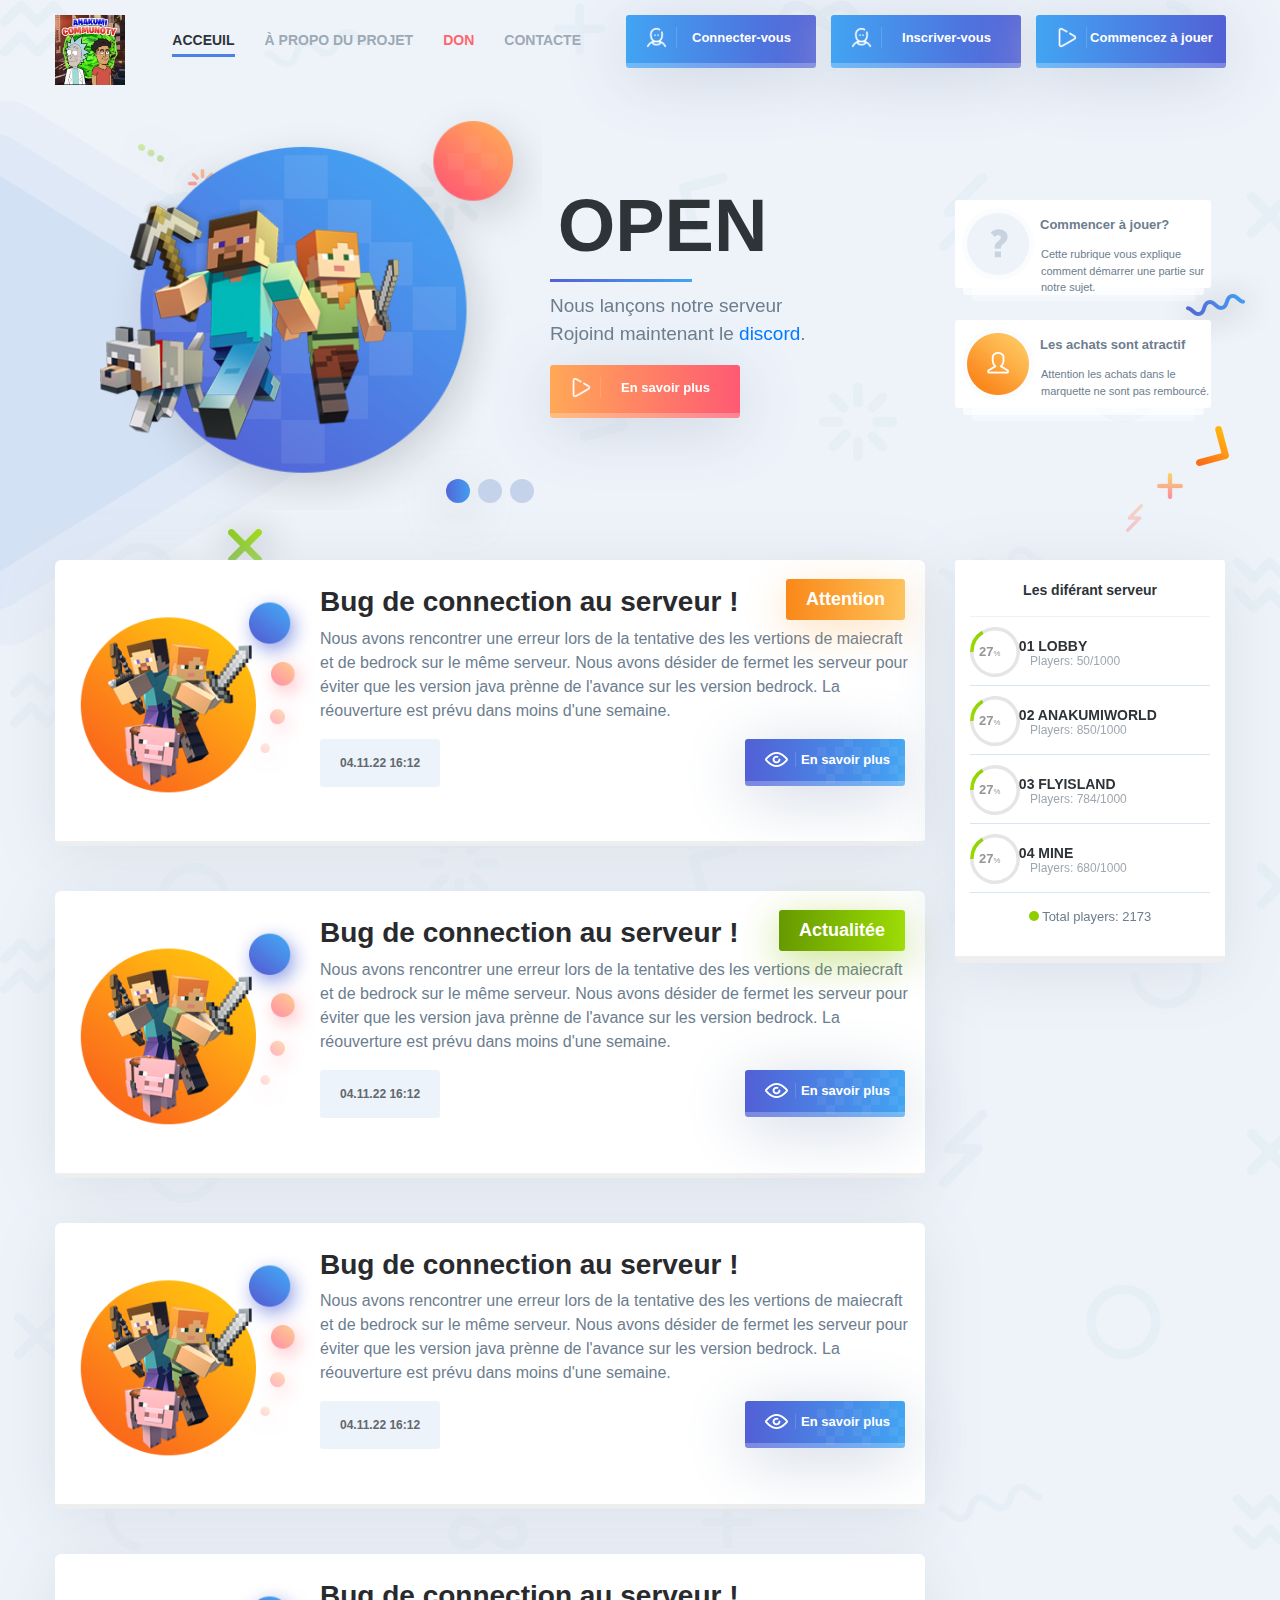
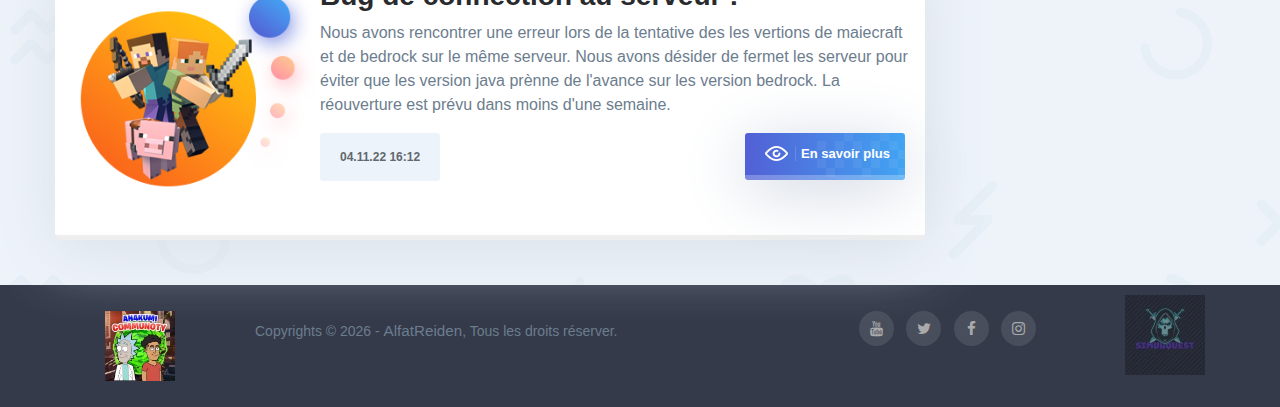
==== commit 365bf16c: "Add files via upload" ====
--- a/AnakumiWeb/index.html
+++ b/AnakumiWeb/index.html
@@ -19,6 +19,7 @@
    <body>
       <!-- Page Content START -->
       <div class="page-content">
+         
          <!-- Main Nav START -->
          <nav id="main-nav" class="main-nav fixed">
             <div class="container">
@@ -38,8 +39,9 @@
                            <li><a href="contacts.html" title="contacts">Contacte</a></li>
                         </ul>
                         <div class="riglt-floats-xs">
-                           <a href="#" class="btn-login"><span class="ic-sx21"></span> Connecter-vous</a>
-                           <a href="/how-start.html" class="btn-startgames"><span class="ic-sx22"></span> Commencez à jouer</a>
+                           <a href="login" class="btn-startgames"><span class="ic-sx21"></span> Connecter-vous</a>
+                           <a href="register.html" class="btn-startgames"><span class="ic-sx21"></span> Inscriver-vous</a>
+                           <a href="download.html" class="btn-startgames"><span class="ic-sx22"></span> Commencez à jouer</a>
                         </div>
                      </div>
                   </div>
@@ -47,13 +49,14 @@
             </div>
          </nav>
          <!-- Main Nav END -->
+
          <!-- Home Section START -->
          <section id="home-sec" class="main-banner parallax">
             <div class="bg-lefts"></div>
             <div class="container">
                <div class="row">
                   <div class="col-lg-9">
-                     <!-- Swiper -->
+                     <!-- Swiper start -->
                      <div class="swiper-container">
                         <div class="swiper-wrapper">
                            <div class="swiper-slide" data-hash="slide1">
@@ -97,8 +100,10 @@
                               </div>
                            </div>
                         </div>
+                        <!--Swipper end-->
                         <!-- Add Pagination -->
-                        <div class="swiper-pagination"></div>
+                        <div class="swiper-pagination">
+                        </div>
                         <!-- Add Arrows -->
                      </div>
                   </div>
@@ -116,6 +121,7 @@
             </div>
          </section>
          <!-- Home Section END -->
+
          <div class="container">
             <div class="row">
                <div class="col-lg-9 col-md-9">
@@ -166,8 +172,51 @@
                      <span class="time-data">04.11.22 16:12</span>
                   </div>
                </div>
+               <div class="col-lg-3 col-md-3">
+                  <div class="right-block">
+                     <div class="n-m">Les diférant serveur</div>
+                     <div class="server online">
+                        <div class="second circle">
+                           <strong></strong>
+                        </div>
+                        <div class="server_name"><a href="#">01 Lobby</a></div>
+                        <div class="server_players">
+                           Players: 50/1000
+                        </div>
+                     </div>
+                     <div class="server online">
+                        <div class="second circle">
+                           <strong></strong>
+                        </div>
+                        <div class="server_name"><a href="#">02 AnakumiWorld</a></div>
+                        <div class="server_players">
+                           Players: 850/1000
+                        </div>
+                     </div>
+                     <div class="server online">
+                        <div class="second circle">
+                           <strong></strong>
+                        </div>
+                        <div class="server_name"><a href="#">03 FlyIsland</a></div>
+                        <div class="server_players">
+                           Players: 784/1000
+                        </div>
+                     </div>
+                     <div class="server online">
+                        <div class="second circle">
+                           <strong></strong>
+                        </div>
+                        <div class="server_name"><a href="#">04 Mine</a></div>
+                        <div class="server_players">
+                           Players: 680/1000
+                        </div>
+                     </div>
+                     <p class="tdx-strom"><span class="online-o"></span> Total players: 2173</p>
+                  </div>
+               </div>
             </div>
          </div>
+
          <!-- Footer START -->
          <footer class="section site-footer bg-dark">
             <div class="container">
@@ -195,7 +244,8 @@
          <!-- Footer END -->
       </div>
       <!-- Page Content END -->	
-      <script src="./dist./js/swiper.min.js"></script>
+
+      <script src="dist/js/swiper.min.js"></script>
       <!-- Initialize Swiper -->
       <script>
          var swiper = new Swiper('.swiper-container', {
--- a/AnakumiWeb/css/main.css
+++ b/AnakumiWeb/css/main.css
@@ -17,7 +17,7 @@
 
 body {
 	font-family: 'ProximaNova', sans-serif;
-	background: #eef3fa url(/img/pattern.png) repeat;
+	background: #eef3fa url(../img/pattern.png) repeat;
 	color: #828282;
 	font-weight:300;
 }
@@ -81,7 +81,7 @@
 	padding-top:50px;
 }
 .quote:before {
-	content:url(../../img/quote.svg);
+	content:url(../img/quote.svg);
 	width:30px;
 	position:absolute;
 	top:8px;
@@ -1562,7 +1562,7 @@
 span.ic-sx22 {
     width: 21px;
     height: 21px;
-    background: url(/icons/ic22.png) no-repeat;
+    background: url(../icons/ic22.png) no-repeat;
     background-size: contain;
     margin-left: 10px;
     float: left;
@@ -1572,4 +1572,4 @@
 }
 ul.ft-nav.social-nav.my-3 {
     float: left;
-}+}
--- a/AnakumiWeb/css/style.css
+++ b/AnakumiWeb/css/style.css
@@ -23,7 +23,7 @@
 span.ic-sx21 {
     width: 21px;
     height: 21px;
-    background: url(/icons/ic26.png) no-repeat;
+    background: url(../icons/ic26.png) no-repeat;
     background-size: contain;
     margin-left: 10px;
     float: left;
@@ -54,7 +54,7 @@
 .drop-ed {
     width: 25px;
     height: 6px;
-    background: url(/icons/droped.png) no-repeat;
+    background: url(../icons/droped.png) no-repeat;
     background-size: contain;
     cursor: pointer;
 }
@@ -125,7 +125,7 @@
       align-items: center;
     }
 	span.img-ste1 {
-    background: url(/icons/img-ste1.png) no-repeat;
+    background: url(../icons/img-ste1.png) no-repeat;
     display: block;
     width: 560px;
     height: 420px;
@@ -176,7 +176,7 @@
 a.block-s1 {
     width: 256px;
     height: 130px;
-    background: url(/img/block-1s.png) no-repeat;
+    background: url(../img/block-1s.png) no-repeat;
     display: block;
     transition: .5s;
     margin-top: 100px;
@@ -210,7 +210,7 @@
     transform: scale(1.05);
 }
 a.block-s1.p2 {
-    background: url(/img/block-2s.png) no-repeat;
+    background: url(../img/block-2s.png) no-repeat;
 }
 img.poster {
     float: left;
@@ -261,7 +261,7 @@
 span.ic-sx24 {
     width: 23px;
     height: 15px;
-    background: url(/icons/eye.png) no-repeat;
+    background: url(../icons/eye.png) no-repeat;
     background-size: contain;
     margin-left: 10px;
     float: left;
@@ -273,7 +273,7 @@
     width: 77px;
     height: 77px;
     display: -webkit-inline-box;
-    background: url(/icons/info.png) no-repeat;
+    background: url(../icons/info.png) no-repeat;
     border-radius: 100%;
     box-shadow: 0px 15px 65px 0px rgba(0, 0, 0, 0.15);
 }
@@ -297,7 +297,7 @@
 }
 a.btn-view:after {
     content: "";
-    background: url(/icons/pt.png) no-repeat;
+    background: url(../icons/pt.png) no-repeat;
     width: 200px;
     height: 55px;
     display: block;
@@ -763,7 +763,7 @@
 span.video-icons {
     width: 65px;
     height: 65px;
-    background: url(/icons/video.png);
+    background: url(../icons/video.png);
     display: block;
 }
 .promo-donate {
@@ -785,7 +785,7 @@
     width: 77px;
     height: 77px;
     display: -webkit-inline-box;
-    background: url(/icons/loved.png) no-repeat;
+    background: url(../icons/loved.png) no-repeat;
     border-radius: 100%;
     box-shadow: 0px 15px 65px 0px rgba(0, 0, 0, 0.15);
 }
@@ -817,7 +817,7 @@
 span.ic-loveb {
     width: 21px;
     height: 18px;
-    background: url(/icons/loveb.png) no-repeat;
+    background: url(../icons/loveb.png) no-repeat;
     background-size: contain;
     margin-left: 10px;
     float: left;
@@ -1092,7 +1092,7 @@
 span.vk-btn {
     width: 43px;
     height: 20px;
-    background: url(/icons/vkr.png) no-repeat;
+    background: url(../icons/vkr.png) no-repeat;
     display: block;
 }
 
@@ -1143,7 +1143,7 @@
 span.ic-dw {
     width: 22px;
     height: 22px;
-    background: url(/icons/dw.png) no-repeat;
+    background: url(../icons/dw.png) no-repeat;
     background-size: contain;
     margin-left: 10px;
     float: left;
@@ -1166,4 +1166,4 @@
 
 a.btn-startgames.macosx.lf:hover {
     background: linear-gradient(to right, #83d028, #a7e80d);
-}+}
